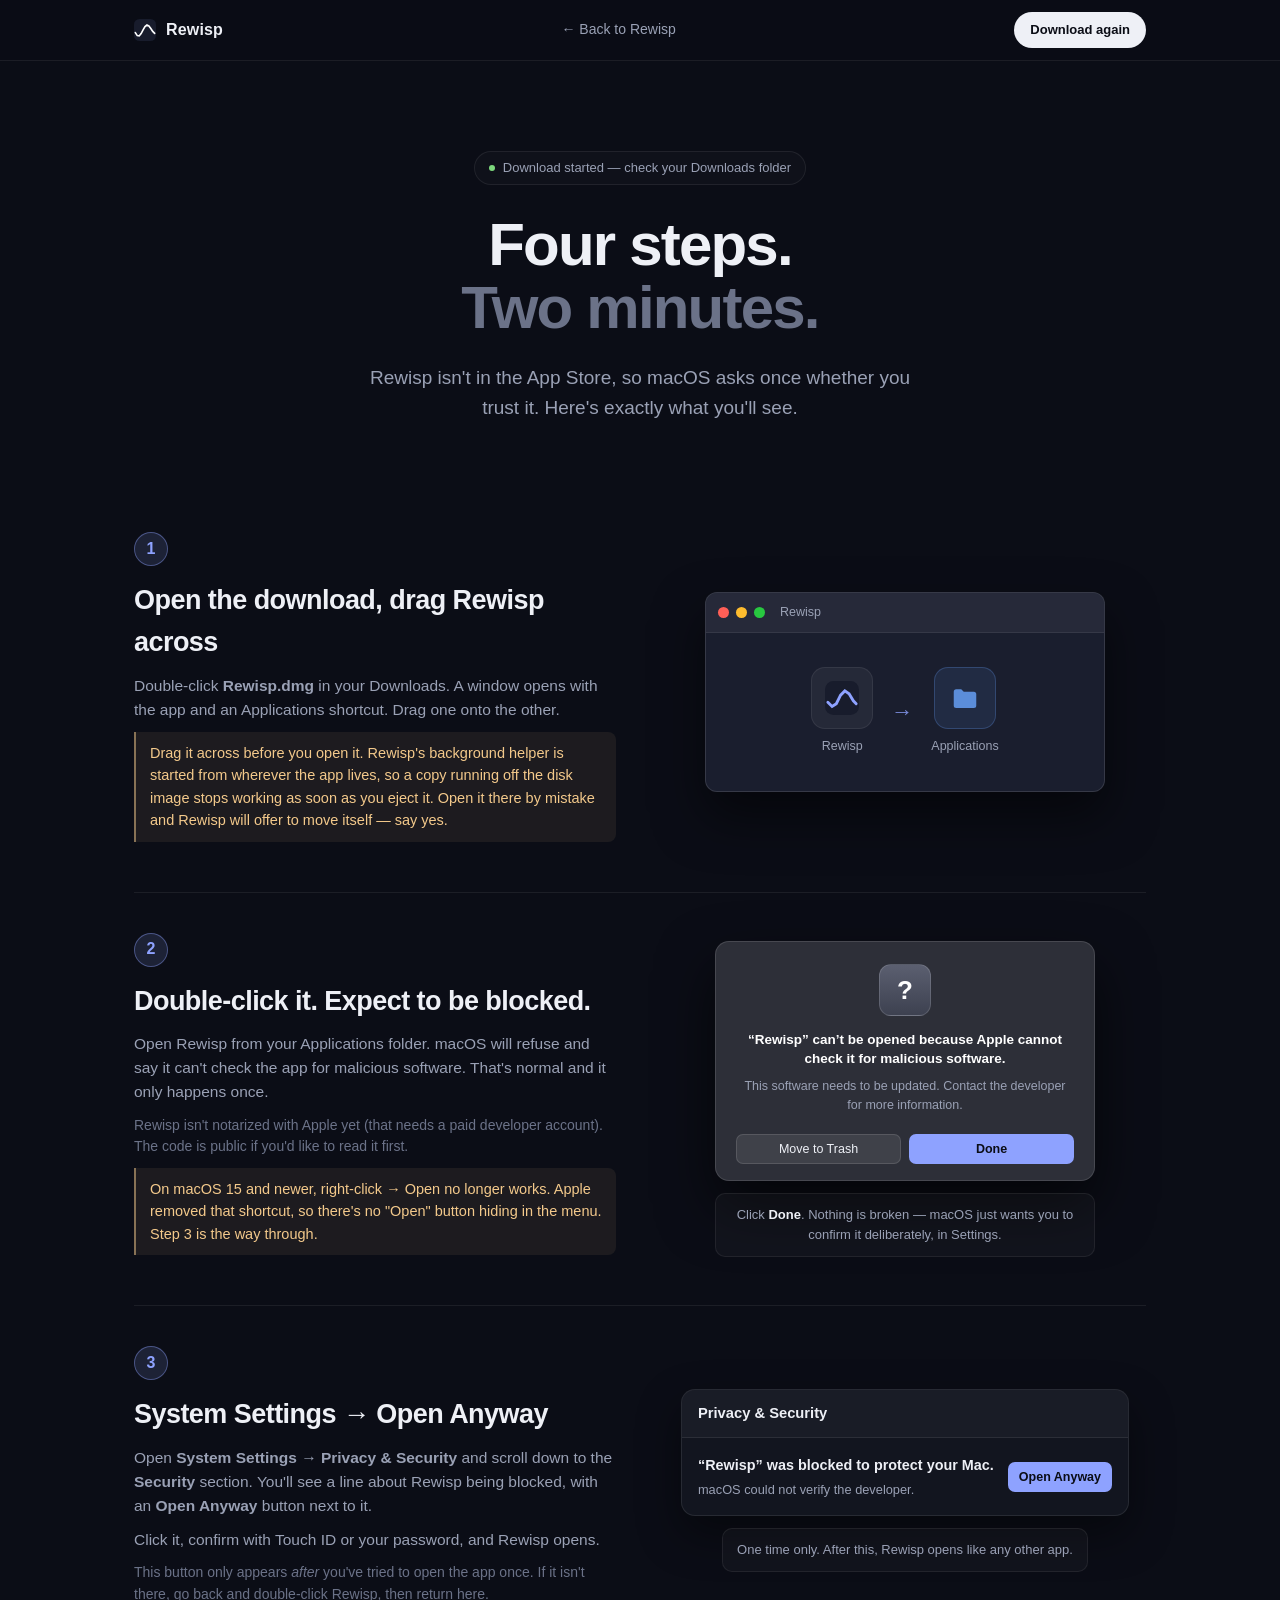
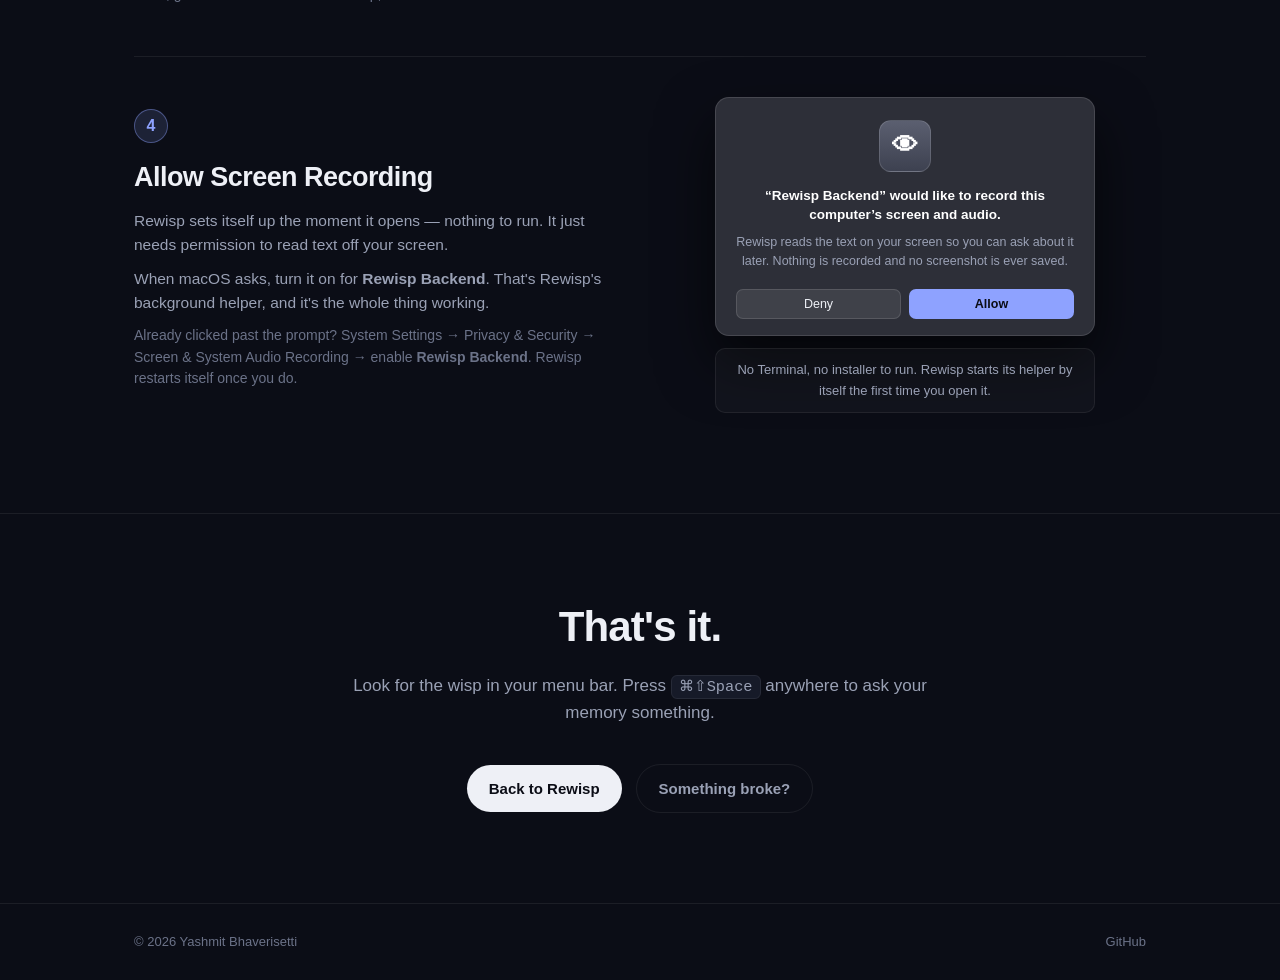
==== site/install.html @ af410f2a "site: privacy-respecting analytics, plus a stats script GoatCounter on both pages: no cookies, no pe" ====
<!DOCTYPE html>
<html lang="en">
<head>
<meta charset="utf-8">
<meta name="viewport" content="width=device-width, initial-scale=1">
<title>Installing Rewisp — 4 quick steps</title>
<meta name="description" content="How to install Rewisp on your Mac, including the one-time macOS security prompt.">
<link rel="icon" href="data:image/svg+xml,%3Csvg xmlns='http://www.w3.org/2000/svg' viewBox='0 0 24 24'%3E%3Crect width='24' height='24' rx='6' fill='%23181c2c'/%3E%3Cpath d='M 1.44 14.80 L 3.55 18.13 L 5.66 18.48 L 7.78 15.93 L 9.89 11.86 L 12.00 8.23 L 14.11 6.60 L 16.22 7.52 L 18.34 10.30 L 20.45 13.52 L 22.56 15.70' stroke='%23fff' stroke-width='1.8' stroke-linecap='round' fill='none'/%3E%3C/svg%3E">
<link rel="stylesheet" href="css/styles.css?v=20260719j">
<link rel="stylesheet" href="css/install.css?v=20260719j">
</head>
<body>

<nav>
  <div class="wrap nav-inner">
    <a class="brand" href="index.html">
      <svg width="22" height="22" viewBox="0 0 24 24" fill="none">
        <rect width="24" height="24" rx="6" fill="#181c2c"/>
        <path d="M 1.44 14.80 L 3.55 18.13 L 5.66 18.48 L 7.78 15.93 L 9.89 11.86 L 12.00 8.23 L 14.11 6.60 L 16.22 7.52 L 18.34 10.30 L 20.45 13.52 L 22.56 15.70" stroke="#fff" stroke-width="1.8" stroke-linecap="round" fill="none"/>
      </svg>
      Rewisp
    </a>
    <div class="nav-links"><a href="index.html">← Back to Rewisp</a></div>
    <a class="btn small" id="dl-again" href="https://github.com/yashmitb/Rewisp/releases/latest/download/Rewisp.dmg">Download again</a>
  </div>
</nav>

<header class="inst-head">
  <div class="wrap">
    <div class="pill"><span class="dot"></span> <span id="dl-status">Your download is starting…</span></div>
    <h1>Four steps.<br><span class="soft">Two minutes.</span></h1>
    <p class="sub">Rewisp isn't in the App Store, so macOS asks once whether you trust it. Here's exactly what you'll see.</p>
  </div>
</header>

<section class="steps-wrap">
  <div class="wrap">

    <!-- STEP 1 -->
    <div class="step-row reveal">
      <div class="step-text">
        <div class="step-n">1</div>
        <h2>Open the download, drag Rewisp across</h2>
        <p>Double-click <b>Rewisp.dmg</b> in your Downloads. A window opens with the app and an Applications shortcut. Drag one onto the other.</p>
        <p class="warn">Drag it across before you open it. Rewisp's background helper is started from wherever the app lives, so a copy running off the disk image stops working as soon as you eject it. Open it there by mistake and Rewisp will offer to move itself — say yes.</p>
      </div>
      <div class="step-vis">
        <div class="mac-win">
          <div class="mac-bar"><i class="r"></i><i class="y"></i><i class="g"></i><span>Rewisp</span></div>
          <div class="dmg-body">
            <div class="dmg-icon app" id="dragApp">
              <div class="app-tile">
                <svg width="34" height="34" viewBox="0 0 24 24" fill="none"><rect width="24" height="24" rx="6" fill="#181c2c"/><path d="M 2 15 L 5 18 L 8 16 L 11 10 L 14 7 L 17 9 L 20 14 L 22 16" stroke="#8ea2ff" stroke-width="2" stroke-linecap="round" fill="none"/></svg>
              </div>
              <span>Rewisp</span>
            </div>
            <div class="drag-arrow">→</div>
            <div class="dmg-icon">
              <div class="app-tile folder">
                <svg width="30" height="30" viewBox="0 0 24 24" fill="none"><path d="M3 7a2 2 0 0 1 2-2h4l2 2h8a2 2 0 0 1 2 2v9a2 2 0 0 1-2 2H5a2 2 0 0 1-2-2z" fill="#5b8dd9"/></svg>
              </div>
              <span>Applications</span>
            </div>
          </div>
        </div>
      </div>
    </div>

    <!-- STEP 2 -->
    <div class="step-row reveal">
      <div class="step-text">
        <div class="step-n">2</div>
        <h2>Double-click it. Expect to be blocked.</h2>
        <p>Open Rewisp from your Applications folder. macOS will refuse and say it can't check the app for malicious software. That's normal and it only happens once.</p>
        <p class="muted">Rewisp isn't notarized with Apple yet (that needs a paid developer account). The code is public if you'd like to read it first.</p>
        <p class="warn">On macOS 15 and newer, right-click → Open no longer works. Apple removed that shortcut, so there's no "Open" button hiding in the menu. Step 3 is the way through.</p>
      </div>
      <div class="step-vis">
        <div class="gk-dialog">
          <div class="gk-icon">?</div>
          <div class="gk-title">“Rewisp” can’t be opened because Apple cannot check it for malicious software.</div>
          <div class="gk-body">This software needs to be updated. Contact the developer for more information.</div>
          <div class="gk-btns">
            <button class="gk-btn">Move to Trash</button>
            <button class="gk-btn primary">Done</button>
          </div>
        </div>
        <div class="gk-note">Click <b>Done</b>. Nothing is broken — macOS just wants you to confirm it deliberately, in Settings.</div>
      </div>
    </div>

    <!-- STEP 3 -->
    <div class="step-row reveal">
      <div class="step-text">
        <div class="step-n">3</div>
        <h2>System Settings → Open Anyway</h2>
        <p>Open <b>System Settings → Privacy &amp; Security</b> and scroll down to the <b>Security</b> section. You'll see a line about Rewisp being blocked, with an <b>Open Anyway</b> button next to it.</p>
        <p>Click it, confirm with Touch ID or your password, and Rewisp opens.</p>
        <p class="muted">This button only appears <i>after</i> you've tried to open the app once. If it isn't there, go back and double-click Rewisp, then return here.</p>
      </div>
      <div class="step-vis">
        <div class="sec-pane">
          <div class="sec-head">Privacy &amp; Security</div>
          <div class="sec-row">
            <div class="sec-txt">
              <b>“Rewisp” was blocked to protect your Mac.</b>
              <span>macOS could not verify the developer.</span>
            </div>
            <button class="gk-btn primary sec-btn">Open Anyway</button>
          </div>
        </div>
        <div class="gk-note">One time only. After this, Rewisp opens like any other app.</div>
      </div>
    </div>

    <!-- STEP 4 -->
    <div class="step-row reveal">
      <div class="step-text">
        <div class="step-n">4</div>
        <h2>Allow Screen Recording</h2>
        <p>Rewisp sets itself up the moment it opens — nothing to run. It just needs permission to read text off your screen.</p>
        <p>When macOS asks, turn it on for <b>Rewisp Backend</b>. That's Rewisp's background helper, and it's the whole thing working.</p>
        <p class="muted">Already clicked past the prompt? System Settings → Privacy &amp; Security → Screen &amp; System Audio Recording → enable <b>Rewisp Backend</b>. Rewisp restarts itself once you do.</p>
      </div>
      <div class="step-vis">
        <div class="gk-dialog">
          <div class="gk-icon">👁</div>
          <div class="gk-title">“Rewisp Backend” would like to record this computer’s screen and audio.</div>
          <div class="gk-body">Rewisp reads the text on your screen so you can ask about it later. Nothing is recorded and no screenshot is ever saved.</div>
          <div class="gk-btns">
            <button class="gk-btn">Deny</button>
            <button class="gk-btn primary">Allow</button>
          </div>
        </div>
        <div class="gk-note">No Terminal, no installer to run. Rewisp starts its helper by itself the first time you open it.</div>
      </div>
    </div>

  </div>
</section>

<section class="done-cta">
  <div class="wrap">
    <h2>That's it.</h2>
    <p class="lead" style="margin-inline:auto">Look for the wisp in your menu bar. Press <kbd>⌘⇧Space</kbd> anywhere to ask your memory something.</p>
    <div class="cta-row">
      <a class="btn" href="index.html">Back to Rewisp</a>
      <a class="btn ghost" href="https://github.com/yashmitb/Rewisp/issues">Something broke?</a>
    </div>
  </div>
</section>

<footer>
  <div class="wrap foot-inner">
    <span>© 2026 Yashmit Bhaverisetti</span>
    <span><a href="https://github.com/yashmitb/Rewisp">GitHub</a></span>
  </div>
</footer>

<script>
  // Kick off the actual download, then confirm it in the pill.
  (function () {
    var url = document.getElementById("dl-again").href;
    var f = document.createElement("iframe");
    f.style.display = "none"; f.src = url;
    document.body.appendChild(f);
    setTimeout(function () {
      document.getElementById("dl-status").textContent = "Download started — check your Downloads folder";
    }, 1200);
  })();
  // reveal on scroll
  var obs = new IntersectionObserver(function (es) {
    es.forEach(function (e) { if (e.isIntersecting) { e.target.classList.add("in"); obs.unobserve(e.target); } });
  }, { threshold: 0.15 });
  document.querySelectorAll(".reveal").forEach(function (el) { obs.observe(el); });
</script>

<!-- Analytics: GoatCounter. No cookies, no personal data, no cross-site tracking,
     nothing that needs a consent banner — which matters here, because a page
     selling on-device privacy has no business loading a surveillance script.
     Counts a page view and download clicks, nothing else.
     Set up at https://www.goatcounter.com and put your code in data-goatcounter. -->
<script data-goatcounter="https://rewisp.goatcounter.com/count"
        async src="//gc.zgo.at/count.js"></script>
<script>
  // Count download clicks as events. The actual download is served by GitHub, so
  // GitHub's own release counters remain the source of truth (scripts/stats.sh);
  // this just shows how many people got as far as clicking.
  document.addEventListener("click", function (e) {
    var a = e.target.closest && e.target.closest('a[href*="releases"]');
    if (!a || !window.goatcounter || !window.goatcounter.count) return;
    window.goatcounter.count({
      path: "download-click",
      title: "Download clicked",
      event: true,
    });
  });
</script>
</body>
</html>
---- site/css/styles.css ----
/* Rewisp landing — design tokens + layout + demo animations.
   Dark, calm, one accent (wisp blue). No framework. */

:root {
  --bg: #0b0d16;
  --bg-2: #11141f;
  --card: #161a28;
  --card-2: #1a1e2e;
  --line: rgba(255, 255, 255, .07);
  --line-2: rgba(255, 255, 255, .12);
  --text: #eef0f6;
  --muted: #9aa1b5;
  --dim: #6b7288;
  --accent: #8ea2ff;
  --accent-2: #a6b4ff;
  --green: #7dd87d;
  --radius: 18px;
  --ease: cubic-bezier(.22, 1, .36, 1);
}

* { margin: 0; padding: 0; box-sizing: border-box; }
html { scroll-behavior: smooth; }
body {
  background: var(--bg);
  color: var(--text);
  font-family: -apple-system, BlinkMacSystemFont, "SF Pro Display", Inter, "Segoe UI", sans-serif;
  -webkit-font-smoothing: antialiased;
  line-height: 1.55;
  overflow-x: hidden;
}
a { color: inherit; text-decoration: none; }
.wrap { max-width: 1060px; margin: 0 auto; padding: 0 24px; }
.mono { font-family: ui-monospace, "SF Mono", SFMono-Regular, Menlo, monospace; }

/* scroll reveal — elements start dimmed/offset, .in when they enter view */
.reveal { opacity: 0; transform: translateY(22px); transition: opacity .7s var(--ease), transform .7s var(--ease); }
.reveal.in { opacity: 1; transform: none; }
.reveal.d1 { transition-delay: .08s; }
.reveal.d2 { transition-delay: .16s; }
.reveal.d3 { transition-delay: .24s; }
@media (prefers-reduced-motion: reduce) {
  .reveal { opacity: 1; transform: none; transition: none; }
  * { animation: none !important; }
  /* animation is off, so set the bar widths directly (else they'd stay empty) */
  .trow .fill { width: var(--w); }
  .dline { opacity: 1; transform: none; }
}

/* nav */
nav {
  position: sticky; top: 0; z-index: 50;
  backdrop-filter: blur(18px);
  background: rgba(11, 13, 22, .7);
  border-bottom: 1px solid var(--line);
}
.nav-inner { display: flex; align-items: center; justify-content: space-between; height: 60px; }
.brand { display: flex; align-items: center; gap: 10px; font-weight: 600; letter-spacing: .01em; }
.brand svg { display: block; }
.nav-links { display: flex; gap: 28px; font-size: 14px; color: var(--muted); }
.nav-links a:hover { color: var(--text); }
@media (max-width: 640px) { .nav-links { display: none; } }

.btn {
  display: inline-flex; align-items: center; gap: 8px;
  background: var(--text); color: #0b0d16;
  font-weight: 600; font-size: 15px;
  padding: 12px 22px; border-radius: 999px;
  transition: transform .15s ease, box-shadow .15s ease;
}
.btn:hover { transform: translateY(-1px); box-shadow: 0 8px 30px rgba(142, 162, 255, .25); }
.btn.small { padding: 8px 16px; font-size: 13px; }
.btn.ghost { background: transparent; color: var(--muted); border: 1px solid var(--line); }
.btn.ghost:hover { color: var(--text); box-shadow: none; }

/* hero */
header { position: relative; padding: 110px 0 70px; text-align: center; }
.glow {
  position: absolute; inset: -200px 0 auto 0; height: 600px; pointer-events: none;
  background: radial-gradient(600px 300px at 50% 10%, rgba(142, 162, 255, .16), transparent 70%);
}
.pill {
  display: inline-flex; align-items: center; gap: 8px;
  font-size: 13px; color: var(--muted);
  border: 1px solid var(--line); border-radius: 999px;
  padding: 6px 14px; margin-bottom: 28px;
  background: rgba(255, 255, 255, .02);
}
.pill .dot { width: 6px; height: 6px; border-radius: 50%; background: var(--green); box-shadow: 0 0 0 0 rgba(125, 216, 125, .5); animation: pulse 2.4s infinite; }
@keyframes pulse { 0% { box-shadow: 0 0 0 0 rgba(125, 216, 125, .45); } 70% { box-shadow: 0 0 0 7px rgba(125, 216, 125, 0); } 100% { box-shadow: 0 0 0 0 rgba(125, 216, 125, 0); } }
h1 { font-size: clamp(42px, 7vw, 76px); line-height: 1.05; font-weight: 700; letter-spacing: -.03em; }
h1 .soft { color: var(--dim); }
.sub { margin: 24px auto 0; max-width: 560px; font-size: 19px; color: var(--muted); }
.cta-row { margin-top: 38px; display: flex; gap: 14px; justify-content: center; align-items: center; flex-wrap: wrap; }
.hint { margin-top: 14px; font-size: 13px; color: var(--dim); }
.hint code, kbd { font-family: ui-monospace, "SF Mono", monospace; background: var(--card); padding: 2px 7px; border-radius: 6px; border: 1px solid var(--line); font-size: .9em; }

/* ── search demo (hero) ── */
.demo {
  margin: 70px auto 0; max-width: 640px; text-align: left;
  background: linear-gradient(180deg, var(--card-2), #141827);
  border: 1px solid var(--line); border-radius: var(--radius);
  box-shadow: 0 40px 80px rgba(0, 0, 0, .5), 0 0 0 1px rgba(255, 255, 255, .03) inset;
  overflow: hidden;
}
.demo .bar { display: flex; align-items: center; gap: 12px; padding: 18px 20px; font-size: 17px; }
.demo .bar .spark { color: var(--accent); animation: spin 6s linear infinite; }
@keyframes spin { to { transform: rotate(360deg); } }
.demo .q { border-right: 2px solid var(--accent); padding-right: 2px; white-space: nowrap; overflow: hidden; min-height: 1.2em; }
/* Answer area ALWAYS occupies its space (fixed min-height) and fades with
   opacity — toggling display:none/block resized the box and shoved the whole
   page down on every loop. */
.demo .answer { border-top: 1px solid var(--line); padding: 18px 20px 16px;
  height: 140px; overflow: hidden; opacity: 0; transition: opacity .3s ease; }
.demo .answer.show { opacity: 1; }
@keyframes rise { from { opacity: 0; transform: translateY(6px); } to { opacity: 1; } }
.demo .a-main { font-size: 16px; font-weight: 600; }
.demo .a-detail { margin-top: 6px; font-size: 14px; color: var(--muted); }
.demo .a-meta { margin-top: 12px; display: flex; gap: 10px; align-items: center; font-size: 12px; color: var(--dim); }
.badge { border: 1px solid var(--line); border-radius: 999px; padding: 2px 9px; background: rgba(255, 255, 255, .03); white-space: nowrap; }
.badge.accent { color: var(--accent); border-color: rgba(142, 162, 255, .3); background: rgba(142, 162, 255, .08); }

/* sections */
section { padding: 90px 0; }
.kicker { font-size: 13px; font-weight: 600; letter-spacing: .12em; text-transform: uppercase; color: var(--accent); }
h2 { font-size: clamp(28px, 4vw, 42px); font-weight: 700; letter-spacing: -.02em; margin-top: 10px; }
.lead { margin-top: 14px; color: var(--muted); max-width: 620px; font-size: 17px; }

/* ── interactive demos section ── */
.demos { margin-top: 52px; display: grid; grid-template-columns: 1fr 1fr; gap: 20px; }
@media (max-width: 860px) { .demos { grid-template-columns: 1fr; } }
.panel {
  background: linear-gradient(180deg, var(--card-2), #141827);
  border: 1px solid var(--line); border-radius: var(--radius);
  padding: 22px; position: relative; overflow: hidden; height: 340px;
  display: flex; flex-direction: column;
  transition: transform .2s var(--ease), border-color .2s var(--ease);
}
/* subtle interactivity — lift + accent border on hover */
.panel:hover { transform: translateY(-3px); border-color: rgba(142,162,255,.3); }
@media (max-width: 860px) { .panel { height: auto; min-height: 300px; } }
.panel .ph { display: flex; align-items: center; gap: 10px; margin-bottom: 18px; }
.panel .ph .tag { font-size: 12px; font-weight: 600; letter-spacing: .06em; text-transform: uppercase; color: var(--accent); }
.panel .ph .dots { margin-left: auto; display: flex; gap: 6px; }
.panel .ph .dots i { width: 9px; height: 9px; border-radius: 50%; background: var(--line-2); display: block; }
.panel h3 { font-size: 16px; font-weight: 600; margin-top: auto; }
.panel .cap { margin-top: 6px; font-size: 13.5px; color: var(--muted); }

/* form-autofill demo */
.form-demo { display: flex; flex-direction: column; gap: 10px; margin-bottom: 20px; }
.field { position: relative; border: 1px solid var(--line); border-radius: 10px; padding: 10px 12px; background: rgba(255, 255, 255, .02); transition: border-color .3s, background .3s; }
.field .lab { font-size: 10.5px; letter-spacing: .05em; text-transform: uppercase; color: var(--dim); }
.field .val { font-size: 14px; margin-top: 2px; min-height: 1.2em; color: var(--text); }
.field.filling { border-color: rgba(142, 162, 255, .55); background: rgba(142, 162, 255, .07); }
.field.done { border-color: rgba(125, 216, 125, .35); }
.field .src { position: absolute; right: 10px; top: 50%; transform: translateY(-50%); font-size: 10.5px; color: var(--green); opacity: 0; transition: opacity .3s; }
.field.done .src { opacity: 1; }
.field.skip { border-style: dashed; }
.field.skip .val { color: var(--dim); }
.field.skip .src { color: var(--dim); }

/* engine-chain demo */
.chain { display: flex; flex-direction: column; gap: 12px; margin-bottom: 20px; }
.chain .node {
  display: flex; align-items: center; gap: 12px;
  border: 1px solid var(--line); border-radius: 12px; padding: 12px 14px;
  background: rgba(255, 255, 255, .02); transition: all .35s var(--ease); opacity: .5;
}
.chain .node .ico { width: 26px; height: 26px; border-radius: 7px; display: grid; place-items: center; background: rgba(255, 255, 255, .05); font-size: 14px; }
.chain .node .nm { font-size: 14px; font-weight: 600; }
.chain .node .st { margin-left: auto; font-size: 12px; color: var(--dim); }
.chain .node.active { opacity: 1; border-color: rgba(142, 162, 255, .5); background: rgba(142, 162, 255, .06); }
.chain .node.whiff { opacity: 1; border-color: rgba(255, 170, 120, .35); }
.chain .node.whiff .st { color: #f0b070; }
.chain .node.win { opacity: 1; border-color: rgba(125, 216, 125, .45); background: rgba(125, 216, 125, .05); }
.chain .node.win .st { color: var(--green); }
.chain .node .spinner { width: 13px; height: 13px; border: 2px solid rgba(142, 162, 255, .3); border-top-color: var(--accent); border-radius: 50%; animation: spin .7s linear infinite; }

/* digest demo */
.digest { display: flex; flex-direction: column; gap: 10px; margin-bottom: 18px; }
/* Assemble on page load via animation — same JS-free approach as the bars.
   'both' holds the start/end states so lines never sit invisible at rest. */
.dline { display: flex; gap: 10px; align-items: flex-start; border: 1px solid var(--line); border-radius: 10px; padding: 10px 12px; background: rgba(255, 255, 255, .02); opacity: 0; animation: dline-in .5s var(--ease) both; }
.digest .dline:nth-child(1) { animation-delay: .3s; }
.digest .dline:nth-child(2) { animation-delay: .8s; }
.digest .dline:nth-child(3) { animation-delay: 1.3s; }
@keyframes dline-in { from { opacity: 0; transform: translateY(8px); } to { opacity: 1; transform: none; } }
.dline .dt { font-size: 11px; letter-spacing: .05em; text-transform: uppercase; color: var(--accent); min-width: 74px; padding-top: 2px; }
.dline .dtxt { font-size: 13.5px; color: var(--muted); }
.dline .dtxt b { color: var(--text); font-weight: 600; }

/* time-tracking demo */
.time-demo { display: flex; flex-direction: column; gap: 12px; margin-bottom: 20px; }
.trow { display: flex; align-items: center; gap: 12px; font-size: 13px; }
.trow .tn { width: 92px; color: var(--muted); flex-shrink: 0; }
.trow .track { flex: 1; height: 10px; border-radius: 999px; background: rgba(255, 255, 255, .05); overflow: hidden; }
/* Fill purely via a CSS animation that runs on page load — no JS, no reveal
   class, no scroll observer. --w is set per-bar inline in the HTML. 'both'
   holds width:0 before start and the target after, so the bar is never empty
   at rest. This is deliberately independent of everything else. */
.trow .fill { height: 100%; width: 0; border-radius: 999px; background: linear-gradient(90deg, var(--accent), var(--accent-2)); animation: fillbar 1.1s var(--ease) .35s both; }
.time-demo .trow:nth-child(2) .fill { animation-delay: .46s; }
.time-demo .trow:nth-child(3) .fill { animation-delay: .57s; }
.time-demo .trow:nth-child(4) .fill { animation-delay: .68s; }
@keyframes fillbar { from { width: 0; } to { width: var(--w); } }
.trow .tm { width: 58px; text-align: right; color: var(--dim); font-variant-numeric: tabular-nums; white-space: nowrap; }

/* delta demo — lines diff in on reveal (CSS-driven, no JS) */
.delta-view { display: flex; flex-direction: column; gap: 8px; margin-bottom: 20px; }
.dl { font-size: 13.5px; padding: 8px 12px; border-radius: 8px; background: rgba(255,255,255,.03); border: 1px solid var(--line); color: var(--muted); }
.dl.rm { color: #f0a0a0; border-color: rgba(240,120,120,.3); text-decoration: line-through; opacity: .5; }
.dl.ad { color: var(--green); border-color: rgba(125,216,125,.35); background: rgba(125,216,125,.06); opacity: 0; transform: translateX(-10px); }
.dl.ch b { color: var(--accent-2); }
.dl.ch s { color: var(--dim); }
#delta-demo.in .dl.ad { animation: slidein .5s var(--ease) .5s both; }
#delta-demo.in .dl.rm { animation: strike .5s var(--ease) .3s both; }
#delta-demo.in .dl.ch { animation: flash 1s var(--ease) .7s both; }
@keyframes slidein { to { opacity: 1; transform: none; } }
@keyframes strike { from { opacity: 1; } to { opacity: .5; } }
@keyframes flash { 0% { background: rgba(142,162,255,.18); } 100% { background: rgba(255,255,255,.03); } }

/* connect demo — agent asks, rewisp answers (staggered reveal) */
.conv { display: flex; flex-direction: column; gap: 12px; margin-bottom: 20px; min-height: 150px; }
.c-q { align-self: flex-end; max-width: 80%; background: var(--accent); color: #0b0d16; font-size: 13.5px; font-weight: 500; padding: 9px 14px; border-radius: 14px; opacity: 0; transform: translateY(6px); }
.c-tool { display: flex; align-items: center; gap: 7px; font-size: 12.5px; font-weight: 600; color: var(--text); opacity: 0; }
.c-tool .cmono { font-family: ui-monospace, "SF Mono", monospace; color: var(--muted); font-weight: 400; }
.c-tool .cdot { width: 8px; height: 8px; border-radius: 50%; background: var(--accent-2); box-shadow: 0 0 8px var(--accent-2); }
.c-a { align-self: flex-start; max-width: 85%; background: rgba(255,255,255,.04); border: 1px solid var(--line); font-size: 13.5px; padding: 9px 14px; border-radius: 14px; opacity: 0; transform: translateY(6px); }
#connect-demo.in .c-q { animation: cbubble .45s var(--ease) .2s both; }
#connect-demo.in .c-tool { animation: cbubble .45s var(--ease) .9s both; }
#connect-demo.in .c-a { animation: cbubble .5s var(--ease) 1.5s both; }
@keyframes cbubble { to { opacity: 1; transform: none; } }

/* ── screenshot carousel ── */
.carousel { margin-top: 52px; }
.car-stage { position: relative; max-width: 860px; margin: 0 auto; }
.car-glow {
  position: absolute; inset: -10% 4% auto 4%; height: 75%;
  background: radial-gradient(60% 100% at 50% 0%, rgba(142,162,255,.28), transparent 70%);
  filter: blur(38px); z-index: 0; pointer-events: none;
}
.car-frame {
  position: relative; z-index: 1; aspect-ratio: 1760 / 1200;
  border-radius: 16px; overflow: hidden;
  border: 1px solid rgba(255,255,255,.1);
  box-shadow: 0 40px 90px rgba(0,0,0,.6), 0 2px 0 rgba(255,255,255,.05) inset;
  background: var(--card-2);
}
.car-frame img {
  position: absolute; inset: 0; width: 100%; height: 100%; object-fit: cover; object-position: top center;
  opacity: 0; transform: scale(1.02); transition: opacity .6s var(--ease), transform .6s var(--ease);
}
.car-frame img.on { opacity: 1; transform: none; }
/* arrows */
.car-nav {
  position: absolute; top: 50%; transform: translateY(-50%); z-index: 3;
  width: 44px; height: 44px; border-radius: 999px; border: 1px solid var(--line-2);
  background: rgba(11,13,22,.6); backdrop-filter: blur(10px);
  color: var(--text); font-size: 24px; line-height: 1; cursor: pointer;
  display: flex; align-items: center; justify-content: center;
  opacity: 0; transition: opacity .25s ease, background .2s ease, transform .15s ease;
}
.car-stage:hover .car-nav { opacity: 1; }
.car-nav:hover { background: rgba(142,162,255,.35); }
.car-nav:active { transform: translateY(-50%) scale(.92); }
.car-nav.prev { left: 14px; }
.car-nav.next { right: 14px; }
.car-cap { text-align: center; margin-top: 22px; font-size: 16px; color: var(--text); font-weight: 500; min-height: 1.4em; transition: opacity .3s ease; }
/* dots + progress */
.car-dots { display: flex; justify-content: center; gap: 9px; margin-top: 16px; }
.car-dots button {
  width: 9px; height: 9px; border-radius: 999px; border: 0; padding: 0; cursor: pointer;
  background: var(--line-2); transition: background .25s ease, width .3s var(--ease);
}
.car-dots button.on { background: var(--accent); width: 26px; }
@media (max-width: 820px) { .car-nav { opacity: 1; width: 38px; height: 38px; font-size: 20px; } }

/* privacy strip */
.strip { background: var(--bg-2); border-top: 1px solid var(--line); border-bottom: 1px solid var(--line); }
.checks { margin-top: 36px; display: grid; grid-template-columns: repeat(2, 1fr); gap: 14px 40px; max-width: 760px; }
@media (max-width: 700px) { .checks { grid-template-columns: 1fr; } }
.checks li { list-style: none; display: flex; gap: 12px; font-size: 15.5px; color: var(--muted); }
.checks li b { color: var(--text); font-weight: 600; }
.checks .tick { color: var(--green); flex-shrink: 0; }

/* how — capture animation */
.steps { margin-top: 44px; display: grid; grid-template-columns: repeat(3, 1fr); gap: 16px; counter-reset: step; }
@media (max-width: 800px) { .steps { grid-template-columns: 1fr; } }
.step { position: relative; background: var(--card); border: 1px solid var(--line); border-radius: var(--radius); padding: 26px; }
.step::before { counter-increment: step; content: "0" counter(step); font-family: ui-monospace, "SF Mono", monospace; font-size: 13px; color: var(--dim); }
.step h3 { margin-top: 10px; font-size: 17px; }
.step p { margin-top: 8px; font-size: 14.5px; color: var(--muted); }

.capture-viz { margin-top: 44px; position: relative; height: 150px; border: 1px solid var(--line); border-radius: var(--radius); background: linear-gradient(180deg, var(--card-2), #121524); overflow: hidden; display: flex; align-items: center; justify-content: space-between; padding: 0 34px; }
.capture-viz .app-src { font-size: 13px; color: var(--muted); display: flex; align-items: center; gap: 8px; z-index: 2; }
.capture-viz .app-src .aname { padding: 6px 12px; border: 1px solid var(--line); border-radius: 8px; background: rgba(255, 255, 255, .03); transition: all .3s; }
.capture-viz .app-src .aname.hot { border-color: rgba(142, 162, 255, .5); color: var(--text); }
.capture-viz .store { display: flex; flex-direction: column; align-items: center; gap: 6px; z-index: 2; }
.capture-viz .store .stack { width: 46px; height: 46px; border-radius: 10px; border: 1px solid rgba(142, 162, 255, .35); background: rgba(142, 162, 255, .08); display: grid; place-items: center; color: var(--accent); }
.capture-viz .store .cnt { font-size: 12px; color: var(--dim); font-variant-numeric: tabular-nums; }
.wisp-dot { position: absolute; width: 10px; height: 10px; border-radius: 50%; background: var(--accent); box-shadow: 0 0 12px 2px rgba(142, 162, 255, .7); left: 130px; top: 50%; opacity: 0; z-index: 1; }
.wisp-dot.fly { animation: fly 1.15s var(--ease) forwards; }
@keyframes fly { 0% { opacity: 0; transform: translate(0, -50%) scale(.6); } 15% { opacity: 1; } 80% { opacity: 1; } 100% { opacity: 0; transform: translate(var(--fx, 620px), -50%) scale(.4); } }

/* features grid */
.grid { display: grid; grid-template-columns: repeat(3, 1fr); gap: 16px; margin-top: 44px; }
@media (max-width: 800px) { .grid { grid-template-columns: 1fr; } }
.card { background: var(--card); border: 1px solid var(--line); border-radius: var(--radius); padding: 26px; transition: border-color .2s ease, transform .2s ease; }
.card:hover { border-color: rgba(142, 162, 255, .3); transform: translateY(-2px); }
.card .ic { width: 38px; height: 38px; display: flex; align-items: center; justify-content: center; border-radius: 10px; background: rgba(142, 162, 255, .09); border: 1px solid rgba(142, 162, 255, .18); }
.card .ic svg { width: 19px; height: 19px; stroke: var(--accent); fill: none; stroke-width: 1.7; stroke-linecap: round; stroke-linejoin: round; }
.card h3 { margin-top: 14px; font-size: 17px; font-weight: 600; }
.card p { margin-top: 8px; font-size: 14.5px; color: var(--muted); }

/* footer cta */
.final { text-align: center; padding: 110px 0 90px; }
footer { border-top: 1px solid var(--line); padding: 28px 0; font-size: 13px; color: var(--dim); }
.foot-inner { display: flex; justify-content: space-between; align-items: center; flex-wrap: wrap; gap: 12px; }
footer a:hover { color: var(--text); }

/* ── Product Hunt badge (fixed, bottom-right) ── */
.ph-badge {
  position: fixed; right: 20px; bottom: 20px; z-index: 60;
  display: block; line-height: 0;
  border-radius: 12px; overflow: hidden;
  box-shadow: 0 10px 30px rgba(0,0,0,.5);
  opacity: 0; transform: translateY(12px);
  animation: phIn .6s var(--ease) 1.1s forwards;
  transition: transform .18s var(--ease), box-shadow .18s var(--ease);
}
.ph-badge:hover { transform: translateY(-2px); box-shadow: 0 14px 36px rgba(142,162,255,.35); }
.ph-badge img { display: block; width: 180px; height: auto; }
@keyframes phIn { to { opacity: 1; transform: none; } }
@media (max-width: 560px) { .ph-badge { right: 12px; bottom: 12px; } .ph-badge img { width: 150px; } }
@media (prefers-reduced-motion: reduce) { .ph-badge { opacity: 1; transform: none; animation: none; } }

/* ── Why I built this ─────────────────────────────────────────────── */
.why-wrap{
  display:grid;
  grid-template-columns:1.15fr .85fr;
  gap:56px;
  align-items:center;
}
.why-text p{color:var(--dim);line-height:1.65;margin:0 0 14px;max-width:56ch}
.why-text .sig{color:var(--muted);font-style:italic;margin-top:22px}
.why-vis{display:flex;justify-content:center}
.why-card{
  width:100%;
  max-width:360px;
  background:var(--panel);
  border:1px solid rgba(255,255,255,.08);
  border-radius:18px;
  padding:22px;
  box-shadow:0 22px 60px rgba(0,0,0,.4);
}
.why-q{
  font-size:1.02rem;font-weight:600;margin-bottom:16px;
  padding-bottom:14px;border-bottom:1px solid rgba(255,255,255,.07);
}
.why-a{display:flex;flex-direction:column;gap:9px}
.why-line{
  height:9px;border-radius:5px;
  background:linear-gradient(90deg,rgba(142,162,255,.45),rgba(142,162,255,.12));
  animation:whyPulse 2.6s ease-in-out infinite;
}
.why-line:nth-child(2){animation-delay:.25s}
.why-line.short{width:58%;animation-delay:.5s}
@keyframes whyPulse{0%,100%{opacity:.45}50%{opacity:.95}}
.why-foot{margin-top:18px;font-size:.78rem;color:var(--muted)}

/* ── Grants / contact ─────────────────────────────────────────────── */
.contact-grid{
  display:grid;
  grid-template-columns:repeat(auto-fit,minmax(280px,1fr));
  gap:18px;
  margin-top:30px;
}
.contact-card{
  background:var(--panel);
  border:1px solid rgba(255,255,255,.08);
  border-radius:16px;
  padding:22px;
}
.contact-label{
  font-size:.72rem;text-transform:uppercase;letter-spacing:.09em;
  color:var(--muted);margin-bottom:8px;
}
/* Selectable on purpose: mailto: silently fails for plenty of people, so the
   address itself has to be readable and copyable, not just a link target. */
.contact-value{
  display:block;font-size:1.06rem;font-weight:600;
  color:var(--fg,#eef1f8);text-decoration:none;
  user-select:all;word-break:break-all;
}
.contact-value:hover{color:#8ea2ff}
.contact-note{font-size:.82rem;color:var(--muted);margin:10px 0 16px;line-height:1.5}
.contact-actions{display:flex;flex-wrap:wrap;gap:9px}
.contact-actions .btn{cursor:pointer;font:inherit}

@media (max-width:860px){
  .why-wrap{grid-template-columns:1fr;gap:32px}
  .why-vis{order:-1}
}
---- site/css/install.css ----
/* Install walkthrough — macOS UI drawn in CSS (no screenshots to go stale). */

.inst-head { padding: 90px 0 40px; text-align: center; position: relative; }
.inst-head h1 { font-size: clamp(36px, 6vw, 60px); }
.steps-wrap { padding: 30px 0 60px; }

.step-row {
  display: grid; grid-template-columns: 1fr 1fr; gap: 48px; align-items: center;
  padding: 40px 0; border-top: 1px solid var(--line);
}
.step-row:first-child { border-top: 0; }
@media (max-width: 860px) { .step-row { grid-template-columns: 1fr; gap: 26px; } }

.step-n {
  width: 34px; height: 34px; border-radius: 999px; display: grid; place-items: center;
  background: rgba(142,162,255,.14); border: 1px solid rgba(142,162,255,.4);
  color: var(--accent); font-weight: 700; margin-bottom: 14px;
}
.step-text h2 { font-size: clamp(21px, 2.6vw, 27px); margin: 0 0 10px; }
.step-text p { color: var(--muted); font-size: 15.5px; margin-bottom: 10px; }
.step-text p.warn {
  color: #f3c98b; background: rgba(243,201,139,.08);
  border-left: 2px solid rgba(243,201,139,.5); padding: 10px 14px; border-radius: 0 8px 8px 0;
  font-size: 14.5px;
}
.step-text p.muted { color: var(--dim); font-size: 14px; }
.step-vis { display: flex; flex-direction: column; align-items: center; gap: 12px; }

/* generic mac window chrome */
.mac-win, .term {
  width: 100%; max-width: 400px; border-radius: 12px; overflow: hidden;
  border: 1px solid var(--line-2); background: var(--card-2);
  box-shadow: 0 24px 50px rgba(0,0,0,.5);
}
.mac-bar {
  display: flex; align-items: center; gap: 7px; padding: 10px 12px;
  background: rgba(255,255,255,.05); border-bottom: 1px solid var(--line);
}
.mac-bar i { width: 11px; height: 11px; border-radius: 50%; display: block; }
.mac-bar .r { background: #ff5f57; } .mac-bar .y { background: #febc2e; } .mac-bar .g { background: #28c840; }
.mac-bar span { margin-left: 8px; font-size: 12.5px; color: var(--muted); }

/* step 1 — drag to Applications */
.dmg-body { display: flex; align-items: center; justify-content: center; gap: 18px; padding: 34px 20px; }
.dmg-icon { display: flex; flex-direction: column; align-items: center; gap: 8px; font-size: 12.5px; color: var(--muted); }
.app-tile {
  width: 62px; height: 62px; border-radius: 14px; display: grid; place-items: center;
  background: rgba(255,255,255,.05); border: 1px solid var(--line);
}
.app-tile.folder { background: rgba(91,141,217,.12); border-color: rgba(91,141,217,.3); }
.dmg-icon.app { animation: nudgeRight 2.4s var(--ease) infinite; }
@keyframes nudgeRight { 0%,70%,100% { transform: none; } 35% { transform: translateX(14px); } }
.drag-arrow { color: var(--accent); font-size: 22px; opacity: .8; }

/* step 2 — right-click context menu */
.ctx-scene { position: relative; width: 100%; max-width: 400px; min-height: 210px; padding: 18px; }
.ctx-app { display: flex; align-items: center; gap: 10px; font-size: 13.5px; color: var(--text); }
.ctx-menu {
  margin: 12px 0 0 26px; width: 232px; border-radius: 9px; overflow: hidden;
  background: rgba(38,40,52,.97); border: 1px solid var(--line-2);
  box-shadow: 0 20px 44px rgba(0,0,0,.55); padding: 5px;
  animation: menuPop .5s var(--ease) .3s both;
}
@keyframes menuPop { from { opacity: 0; transform: scale(.94) translateY(-6px); } to { opacity: 1; transform: none; } }
.ctx-item { padding: 6px 10px; font-size: 13px; color: var(--muted); border-radius: 5px; }
.ctx-item.hot { background: var(--accent); color: #0b0d16; font-weight: 600; }
.ctx-sep { height: 1px; background: var(--line); margin: 5px 8px; }
.cursor-dot {
  position: absolute; left: 46px; top: 74px; width: 12px; height: 12px;
  border-radius: 50%; background: #fff; box-shadow: 0 0 0 4px rgba(255,255,255,.18);
  animation: clickPulse 2.4s ease-in-out infinite;
}
@keyframes clickPulse { 0%,100% { transform: scale(1); opacity: .9; } 20% { transform: scale(.7); opacity: 1; } }

/* step 3 — Gatekeeper dialog */
.gk-dialog {
  width: 100%; max-width: 380px; border-radius: 14px; padding: 22px 20px 16px;
  background: rgba(46,48,58,.98); border: 1px solid var(--line-2); text-align: center;
  box-shadow: 0 26px 56px rgba(0,0,0,.6);
}
.gk-icon {
  width: 52px; height: 52px; border-radius: 12px; margin: 0 auto 14px; display: grid; place-items: center;
  background: linear-gradient(180deg,#5b5f70,#3d4150); color: #fff; font-size: 26px; font-weight: 700;
  border: 1px solid rgba(255,255,255,.14);
}
.gk-title { font-size: 13.5px; font-weight: 600; line-height: 1.45; color: #fff; margin-bottom: 8px; }
.gk-body { font-size: 12.5px; color: var(--muted); margin-bottom: 18px; }
.gk-btns { display: flex; gap: 8px; justify-content: center; }
.gk-btn {
  flex: 1; padding: 7px 10px; font-size: 12.5px; border-radius: 7px; cursor: default;
  background: rgba(255,255,255,.09); color: var(--text); border: 1px solid var(--line-2);
}
.gk-btn.primary {
  background: var(--accent); color: #0b0d16; font-weight: 700; border-color: transparent;
  animation: gkGlow 2s ease-in-out infinite;
}
@keyframes gkGlow {
  0%,100% { box-shadow: 0 0 0 0 rgba(142,162,255,.6); }
  50% { box-shadow: 0 0 0 8px rgba(142,162,255,0); }
}
.gk-note {
  max-width: 380px; font-size: 13px; color: var(--muted); text-align: center;
  background: rgba(255,255,255,.03); border: 1px solid var(--line); border-radius: 10px; padding: 11px 14px;
}
.gk-note b { color: var(--text); }

/* step 4 — installer terminal */
.term-body { padding: 16px 18px; font-family: ui-monospace, "SF Mono", monospace; font-size: 12.5px; color: var(--muted); line-height: 1.85; }
.term-body .ok { color: var(--green); }
.term-body .blink { color: var(--text); margin-top: 6px; }
.term-body .blink::after { content: "▋"; color: var(--accent); animation: cur 1s steps(2) infinite; }
@keyframes cur { 50% { opacity: 0; } }

.done-cta { text-align: center; padding: 70px 0 90px; border-top: 1px solid var(--line); }

/* Step 3: the System Settings "Open Anyway" row. macOS 15+ removed the
   right-click -> Open bypass, so this pane is the only way through for an
   app that isn't notarized, and people need to recognise it on sight. */
.sec-pane{
  background:var(--panel,#12151f);
  border:1px solid rgba(255,255,255,.09);
  border-radius:14px;
  overflow:hidden;
  box-shadow:0 18px 44px rgba(0,0,0,.42);
}
.sec-head{
  padding:12px 16px;
  font-weight:640;
  font-size:.92rem;
  border-bottom:1px solid rgba(255,255,255,.08);
  background:rgba(255,255,255,.03);
}
.sec-row{
  display:flex;
  align-items:center;
  gap:14px;
  padding:16px;
}
.sec-txt{display:flex;flex-direction:column;gap:3px;min-width:0}
.sec-txt b{font-size:.9rem;font-weight:600}
.sec-txt span{font-size:.8rem;color:var(--muted,#98a0b3)}
.sec-btn{white-space:nowrap;flex-shrink:0}
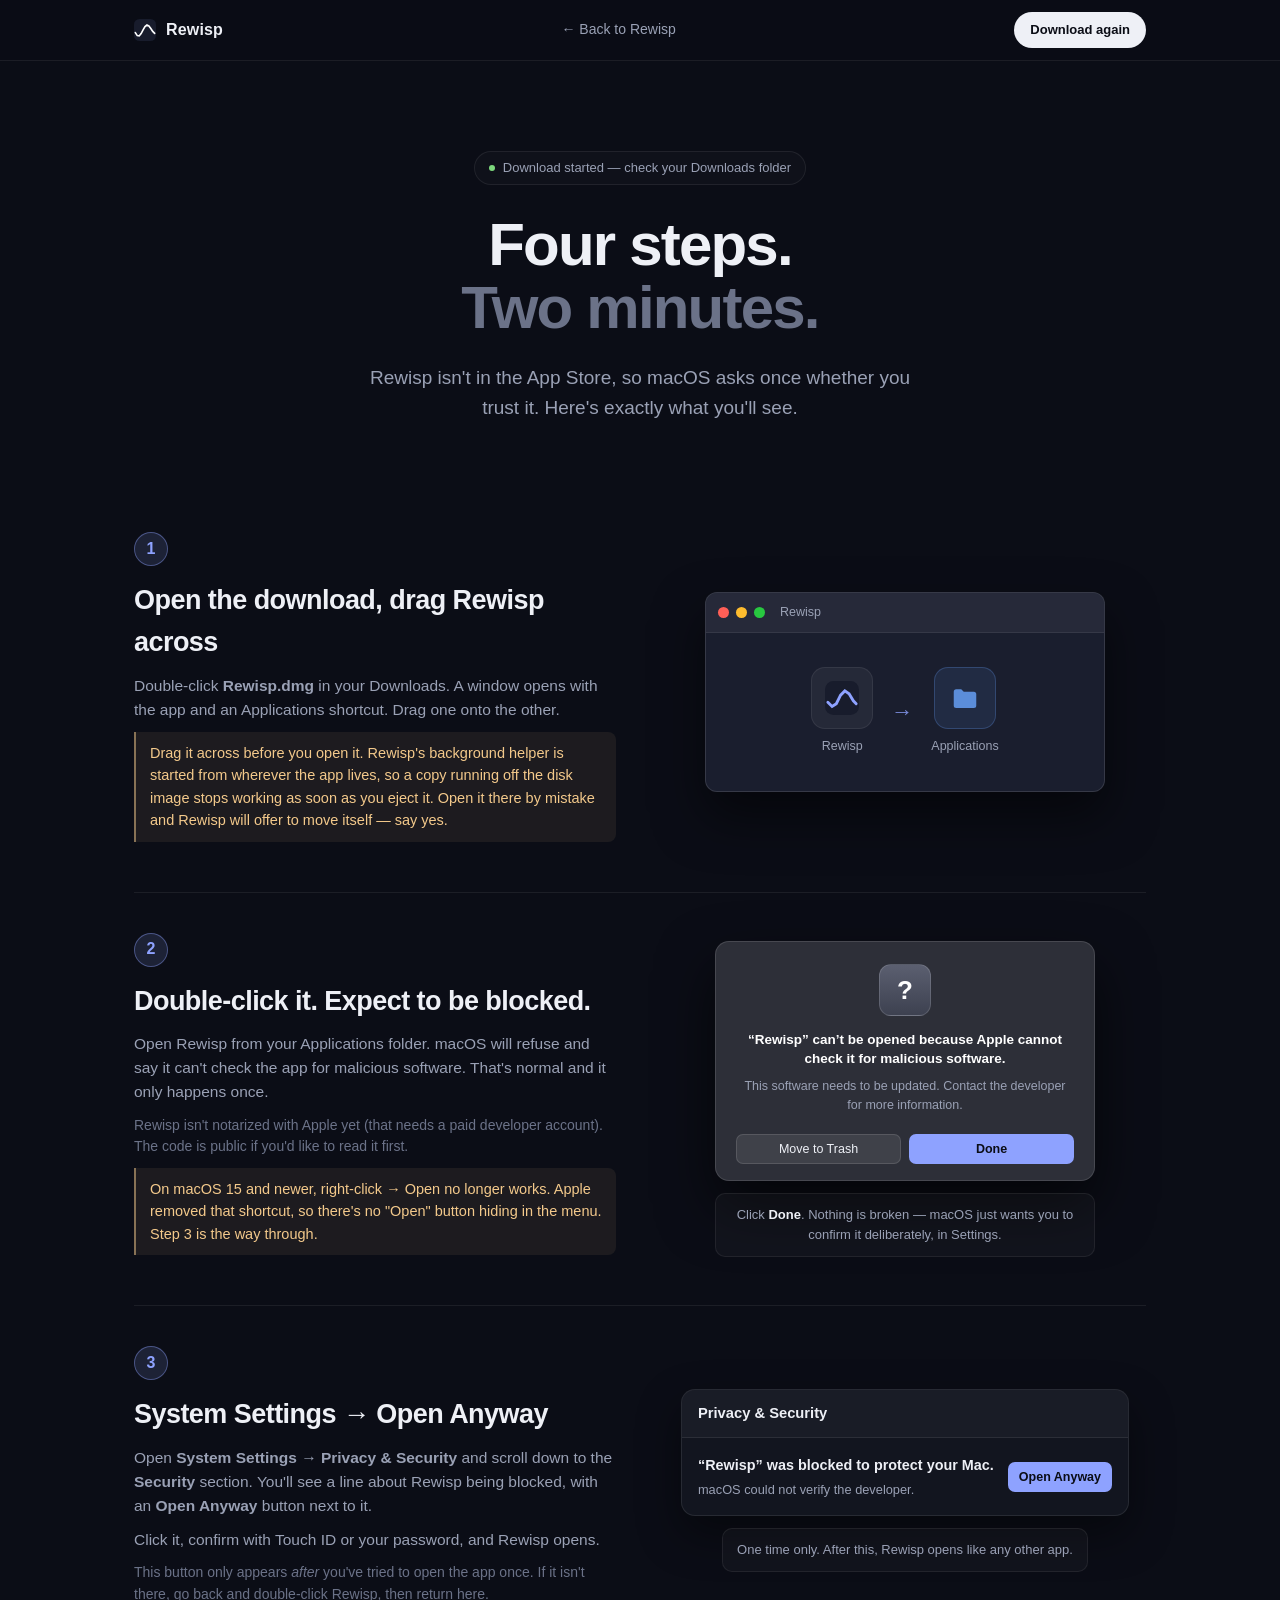
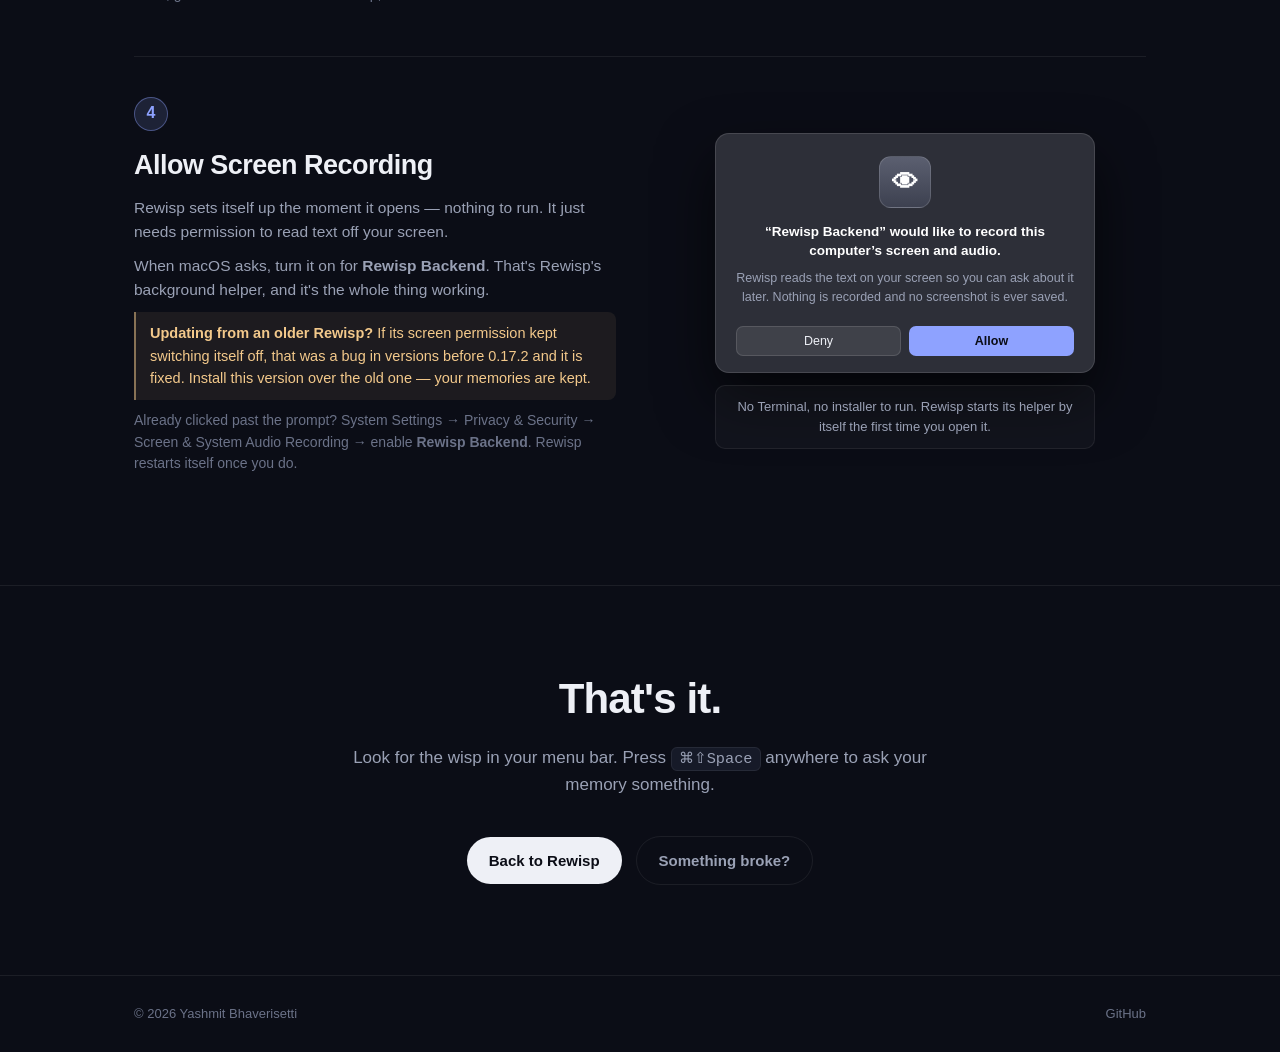
==== commit a63b2f85: "site: standing notice for the pre-0.17.2 permission bug Anyone still on an older build hits a failur" ====
--- a/site/install.html
+++ b/site/install.html
@@ -6,8 +6,8 @@
 <title>Installing Rewisp — 4 quick steps</title>
 <meta name="description" content="How to install Rewisp on your Mac, including the one-time macOS security prompt.">
 <link rel="icon" href="data:image/svg+xml,%3Csvg xmlns='http://www.w3.org/2000/svg' viewBox='0 0 24 24'%3E%3Crect width='24' height='24' rx='6' fill='%23181c2c'/%3E%3Cpath d='M 1.44 14.80 L 3.55 18.13 L 5.66 18.48 L 7.78 15.93 L 9.89 11.86 L 12.00 8.23 L 14.11 6.60 L 16.22 7.52 L 18.34 10.30 L 20.45 13.52 L 22.56 15.70' stroke='%23fff' stroke-width='1.8' stroke-linecap='round' fill='none'/%3E%3C/svg%3E">
-<link rel="stylesheet" href="css/styles.css?v=20260719j">
-<link rel="stylesheet" href="css/install.css?v=20260719j">
+<link rel="stylesheet" href="css/styles.css?v=20260720d">
+<link rel="stylesheet" href="css/install.css?v=20260720d">
 </head>
 <body>
 
@@ -120,6 +120,7 @@
         <h2>Allow Screen Recording</h2>
         <p>Rewisp sets itself up the moment it opens — nothing to run. It just needs permission to read text off your screen.</p>
         <p>When macOS asks, turn it on for <b>Rewisp Backend</b>. That's Rewisp's background helper, and it's the whole thing working.</p>
+      <p class="warn"><b>Updating from an older Rewisp?</b> If its screen permission kept switching itself off, that was a bug in versions before 0.17.2 and it is fixed. Install this version over the old one — your memories are kept.</p>
         <p class="muted">Already clicked past the prompt? System Settings → Privacy &amp; Security → Screen &amp; System Audio Recording → enable <b>Rewisp Backend</b>. Rewisp restarts itself once you do.</p>
       </div>
       <div class="step-vis">
--- a/site/css/styles.css
+++ b/site/css/styles.css
@@ -400,3 +400,212 @@
   .why-wrap{grid-template-columns:1fr;gap:32px}
   .why-vis{order:-1}
 }
+
+/* ── live stats strip (hero) ───────────────────────────────────────────── */
+/* Real download and star counts pulled from the GitHub API at page load.
+   Hidden by default and only revealed once the numbers land, so a rate-limited
+   visitor never sees empty placeholders. */
+.live-stats {
+  display: flex;
+  align-items: center;
+  justify-content: center;
+  gap: 22px;
+  margin: 22px auto 0;
+  padding: 14px 22px;
+  width: fit-content;
+  border: 1px solid rgba(255, 255, 255, .08);
+  border-radius: 14px;
+  background: rgba(255, 255, 255, .03);
+  backdrop-filter: blur(8px);
+  animation: lsIn .5s ease both;
+}
+@keyframes lsIn { from { opacity: 0; transform: translateY(6px); } }
+.live-stats .ls-item {
+  display: flex;
+  flex-direction: column;
+  align-items: center;
+  gap: 2px;
+  line-height: 1.1;
+}
+.live-stats .ls-item b {
+  font-size: 20px;
+  font-weight: 650;
+  letter-spacing: -.02em;
+  color: var(--text, #eef1f8);
+  font-variant-numeric: tabular-nums;
+}
+.live-stats .ls-item span {
+  font-size: 11.5px;
+  color: var(--dim, #93a0bb);
+  letter-spacing: .01em;
+}
+.live-stats .ls-sep {
+  width: 1px;
+  height: 26px;
+  background: rgba(255, 255, 255, .1);
+}
+@media (max-width: 520px) {
+  .live-stats { gap: 14px; padding: 12px 16px; }
+  .live-stats .ls-item b { font-size: 17px; }
+}
+
+/* ── promise demo ──────────────────────────────────────────────────────── */
+/* Leads the demo grid because catching a spoken-in-passing commitment is the
+   thing no other screen recorder does. Three beats: said, held, returned. */
+.panel.wide { grid-column: 1 / -1; }
+
+.pr-stage {
+  position: relative;
+  min-height: 208px;              /* fixed: the steps swap, the page must not move */
+  display: flex;
+  align-items: center;
+  justify-content: center;
+}
+.pr-step {
+  position: absolute;
+  inset: 0;
+  display: flex;
+  flex-direction: column;
+  align-items: center;
+  justify-content: center;
+  gap: 12px;
+  opacity: 0;
+  transform: translateY(8px);
+  transition: opacity .45s ease, transform .45s ease;
+  pointer-events: none;
+}
+.pr-step.on { opacity: 1; transform: none; }
+
+/* 1 — the conversation */
+.pr-chat { width: 100%; max-width: 420px; display: flex; flex-direction: column; gap: 7px; }
+.pr-msg {
+  font-size: 13px;
+  line-height: 1.45;
+  padding: 9px 12px;
+  border-radius: 12px;
+  background: rgba(255, 255, 255, .05);
+  color: var(--dim, #93a0bb);
+  position: relative;
+}
+.pr-msg .who {
+  display: block;
+  font-size: 10.5px;
+  letter-spacing: .04em;
+  text-transform: uppercase;
+  opacity: .55;
+  margin-bottom: 2px;
+}
+.pr-msg.you { background: rgba(126, 141, 255, .13); color: var(--text, #eef1f8); align-self: stretch; }
+.pr-msg.you .t::after {
+  content: "";
+  display: inline-block;
+  width: 2px; height: 13px;
+  background: var(--accent, #8ea2ff);
+  margin-left: 2px;
+  vertical-align: -2px;
+  animation: prCaret .9s steps(2) infinite;
+}
+.pr-msg.you.done .t::after { display: none; }
+@keyframes prCaret { 50% { opacity: 0; } }
+
+.pr-caught {
+  font-size: 11.5px;
+  color: var(--accent, #8ea2ff);
+  display: flex; align-items: center; gap: 6px;
+  opacity: 0;
+  transform: translateY(-4px);
+  transition: opacity .4s ease, transform .4s ease;
+}
+.pr-caught.on { opacity: 1; transform: none; }
+.pr-eye { font-size: 13px; }
+
+/* 2 — the held promise */
+.pr-card {
+  width: 100%; max-width: 380px;
+  padding: 14px 16px;
+  border-radius: 14px;
+  border: 1px solid rgba(126, 141, 255, .22);
+  background: rgba(126, 141, 255, .07);
+}
+.pr-card-top { display: flex; align-items: center; gap: 9px; font-size: 14px; color: var(--text, #eef1f8); }
+.pr-dot {
+  width: 8px; height: 8px; border-radius: 50%;
+  background: var(--accent, #8ea2ff);
+  box-shadow: 0 0 0 4px rgba(126, 141, 255, .16);
+  flex: none;
+}
+.pr-meta { margin-top: 7px; font-size: 11.5px; color: var(--dim, #93a0bb); display: flex; gap: 7px; }
+.pr-sep { opacity: .5; }
+.pr-due {
+  margin-top: 9px;
+  display: inline-block;
+  font-size: 11px;
+  padding: 3px 9px;
+  border-radius: 999px;
+  background: rgba(255, 255, 255, .06);
+  color: var(--dim, #93a0bb);
+  transition: background .4s ease, color .4s ease;
+}
+.pr-due.hot { background: rgba(255, 176, 87, .16); color: #ffb057; }
+
+.pr-days { display: flex; gap: 8px; font-size: 11px; color: var(--dim, #93a0bb); }
+.pr-days span {
+  padding: 3px 10px;
+  border-radius: 8px;
+  background: rgba(255, 255, 255, .04);
+  transition: all .35s ease;
+}
+.pr-days span.now { background: rgba(126, 141, 255, .18); color: var(--text, #eef1f8); }
+.pr-days span.hot.now { background: rgba(255, 176, 87, .2); color: #ffb057; }
+
+/* 3 — the nudge */
+.pr-nudge {
+  width: 100%; max-width: 380px;
+  padding: 14px 16px;
+  border-radius: 14px;
+  border: 1px solid rgba(255, 255, 255, .1);
+  background: rgba(20, 24, 40, .85);
+  box-shadow: 0 18px 40px rgba(0, 0, 0, .45);
+}
+.pr-nudge-head { font-size: 11px; color: var(--accent, #8ea2ff); display: flex; align-items: center; gap: 6px; }
+.pr-nudge-body { margin-top: 7px; font-size: 14px; color: var(--text, #eef1f8); line-height: 1.45; }
+.pr-nudge-actions { margin-top: 12px; display: flex; gap: 8px; }
+.pr-btn {
+  font-size: 11.5px;
+  padding: 4px 12px;
+  border-radius: 8px;
+  background: rgba(255, 255, 255, .06);
+  color: var(--dim, #93a0bb);
+}
+.pr-btn.done { background: rgba(126, 141, 255, .2); color: #cdd6ff; }
+
+@media (max-width: 560px) {
+  .pr-stage { min-height: 236px; }
+  .pr-nudge, .pr-card, .pr-chat { max-width: 100%; }
+}
+
+/* ── standing fix notice ───────────────────────────────────────────────── */
+/* For people who arrive by searching the symptom rather than looking for an
+   update: a pre-0.17.2 Rewisp that lost its screen permission just looks broken,
+   and nothing in the app tells them a newer version fixes it. */
+.notice {
+  display: flex;
+  gap: 14px;
+  align-items: flex-start;
+  max-width: 760px;
+  margin: 0 auto;
+  padding: 18px 20px;
+  border-radius: 14px;
+  border: 1px solid rgba(255, 176, 87, .28);
+  background: rgba(255, 176, 87, .08);
+}
+.notice-ico { font-size: 20px; line-height: 1.2; color: #ffb057; flex: none; }
+.notice b { color: var(--text, #eef1f8); font-size: 15px; }
+.notice p {
+  margin: 5px 0 0;
+  font-size: 13.5px;
+  line-height: 1.55;
+  color: var(--dim, #93a0bb);
+}
+.notice a { color: #ffb057; }
+@media (max-width: 560px) { .notice { padding: 15px 16px; gap: 11px; } }
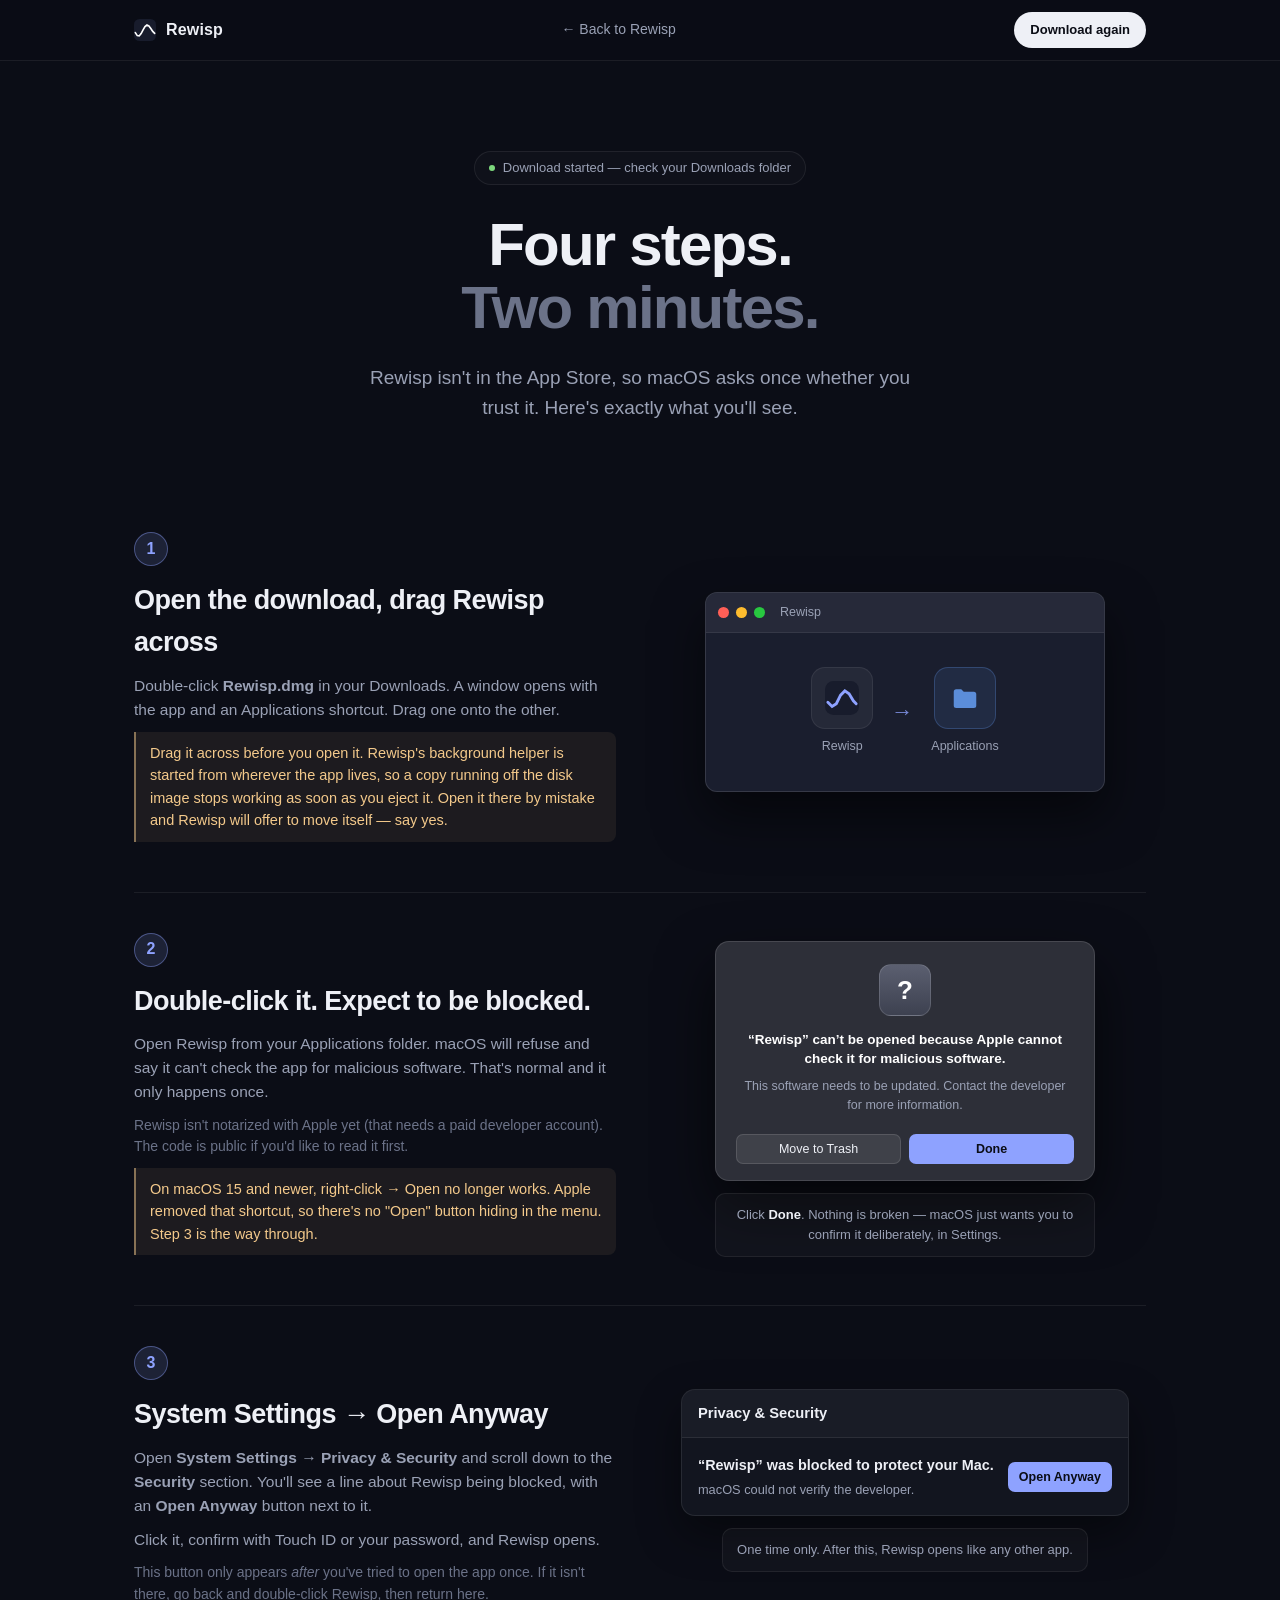
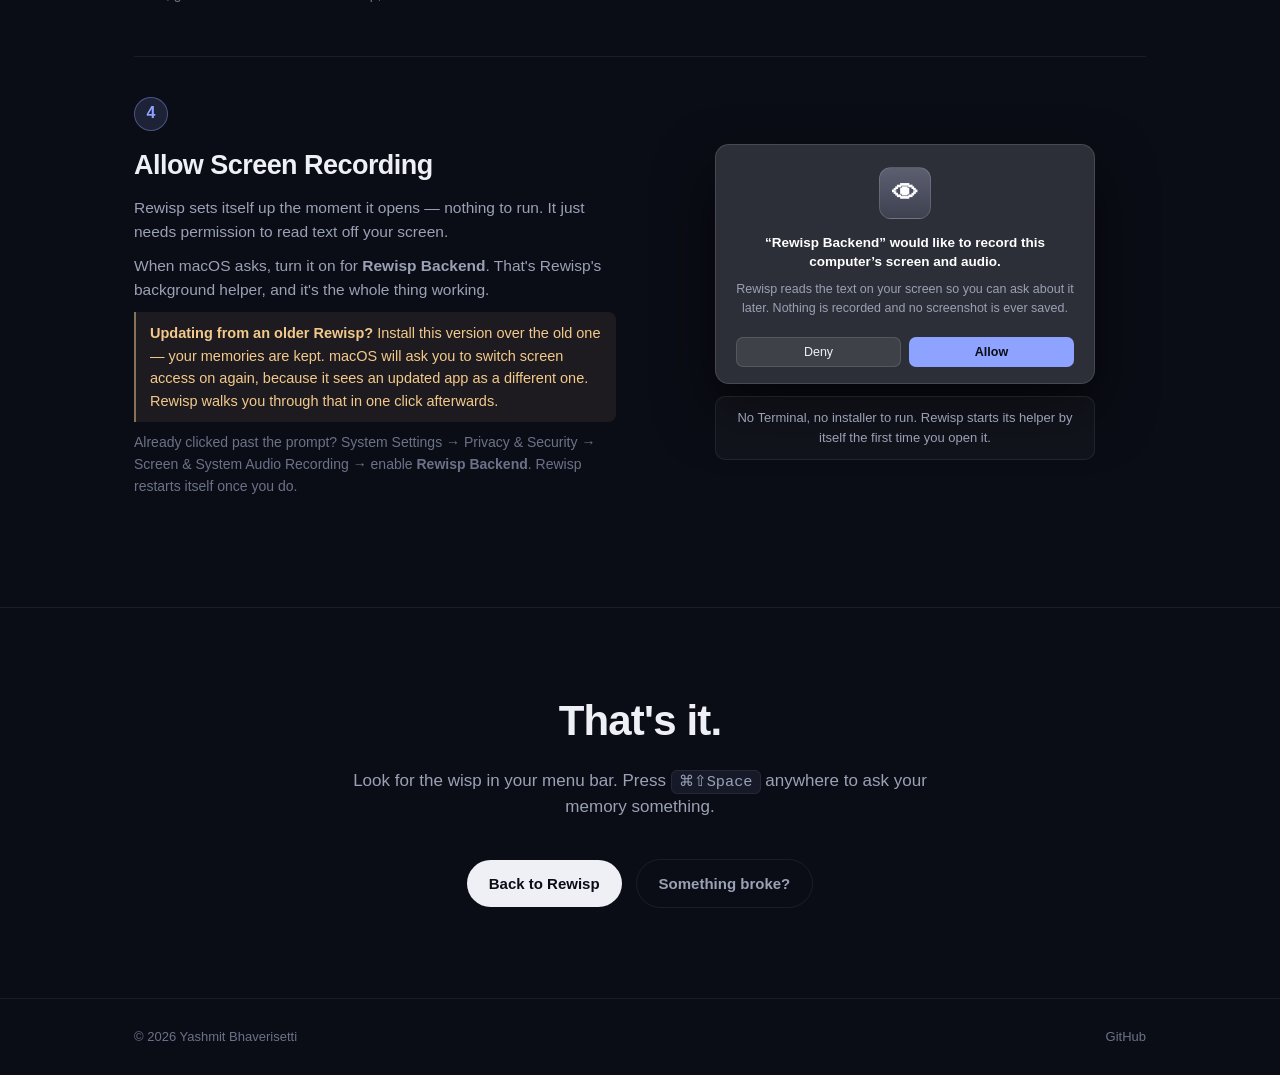
==== commit b3644eb0: "release: v0.18.1 — audit sweep, and the permission fix was only half wired Checking claims against b" ====
--- a/site/install.html
+++ b/site/install.html
@@ -6,8 +6,8 @@
 <title>Installing Rewisp — 4 quick steps</title>
 <meta name="description" content="How to install Rewisp on your Mac, including the one-time macOS security prompt.">
 <link rel="icon" href="data:image/svg+xml,%3Csvg xmlns='http://www.w3.org/2000/svg' viewBox='0 0 24 24'%3E%3Crect width='24' height='24' rx='6' fill='%23181c2c'/%3E%3Cpath d='M 1.44 14.80 L 3.55 18.13 L 5.66 18.48 L 7.78 15.93 L 9.89 11.86 L 12.00 8.23 L 14.11 6.60 L 16.22 7.52 L 18.34 10.30 L 20.45 13.52 L 22.56 15.70' stroke='%23fff' stroke-width='1.8' stroke-linecap='round' fill='none'/%3E%3C/svg%3E">
-<link rel="stylesheet" href="css/styles.css?v=20260720d">
-<link rel="stylesheet" href="css/install.css?v=20260720d">
+<link rel="stylesheet" href="css/styles.css?v=20260721a">
+<link rel="stylesheet" href="css/install.css?v=20260721a">
 </head>
 <body>
 
@@ -120,7 +120,7 @@
         <h2>Allow Screen Recording</h2>
         <p>Rewisp sets itself up the moment it opens — nothing to run. It just needs permission to read text off your screen.</p>
         <p>When macOS asks, turn it on for <b>Rewisp Backend</b>. That's Rewisp's background helper, and it's the whole thing working.</p>
-      <p class="warn"><b>Updating from an older Rewisp?</b> If its screen permission kept switching itself off, that was a bug in versions before 0.17.2 and it is fixed. Install this version over the old one — your memories are kept.</p>
+      <p class="warn"><b>Updating from an older Rewisp?</b> Install this version over the old one — your memories are kept. macOS will ask you to switch screen access on again, because it sees an updated app as a different one. Rewisp walks you through that in one click afterwards.</p>
         <p class="muted">Already clicked past the prompt? System Settings → Privacy &amp; Security → Screen &amp; System Audio Recording → enable <b>Rewisp Backend</b>. Rewisp restarts itself once you do.</p>
       </div>
       <div class="step-vis">
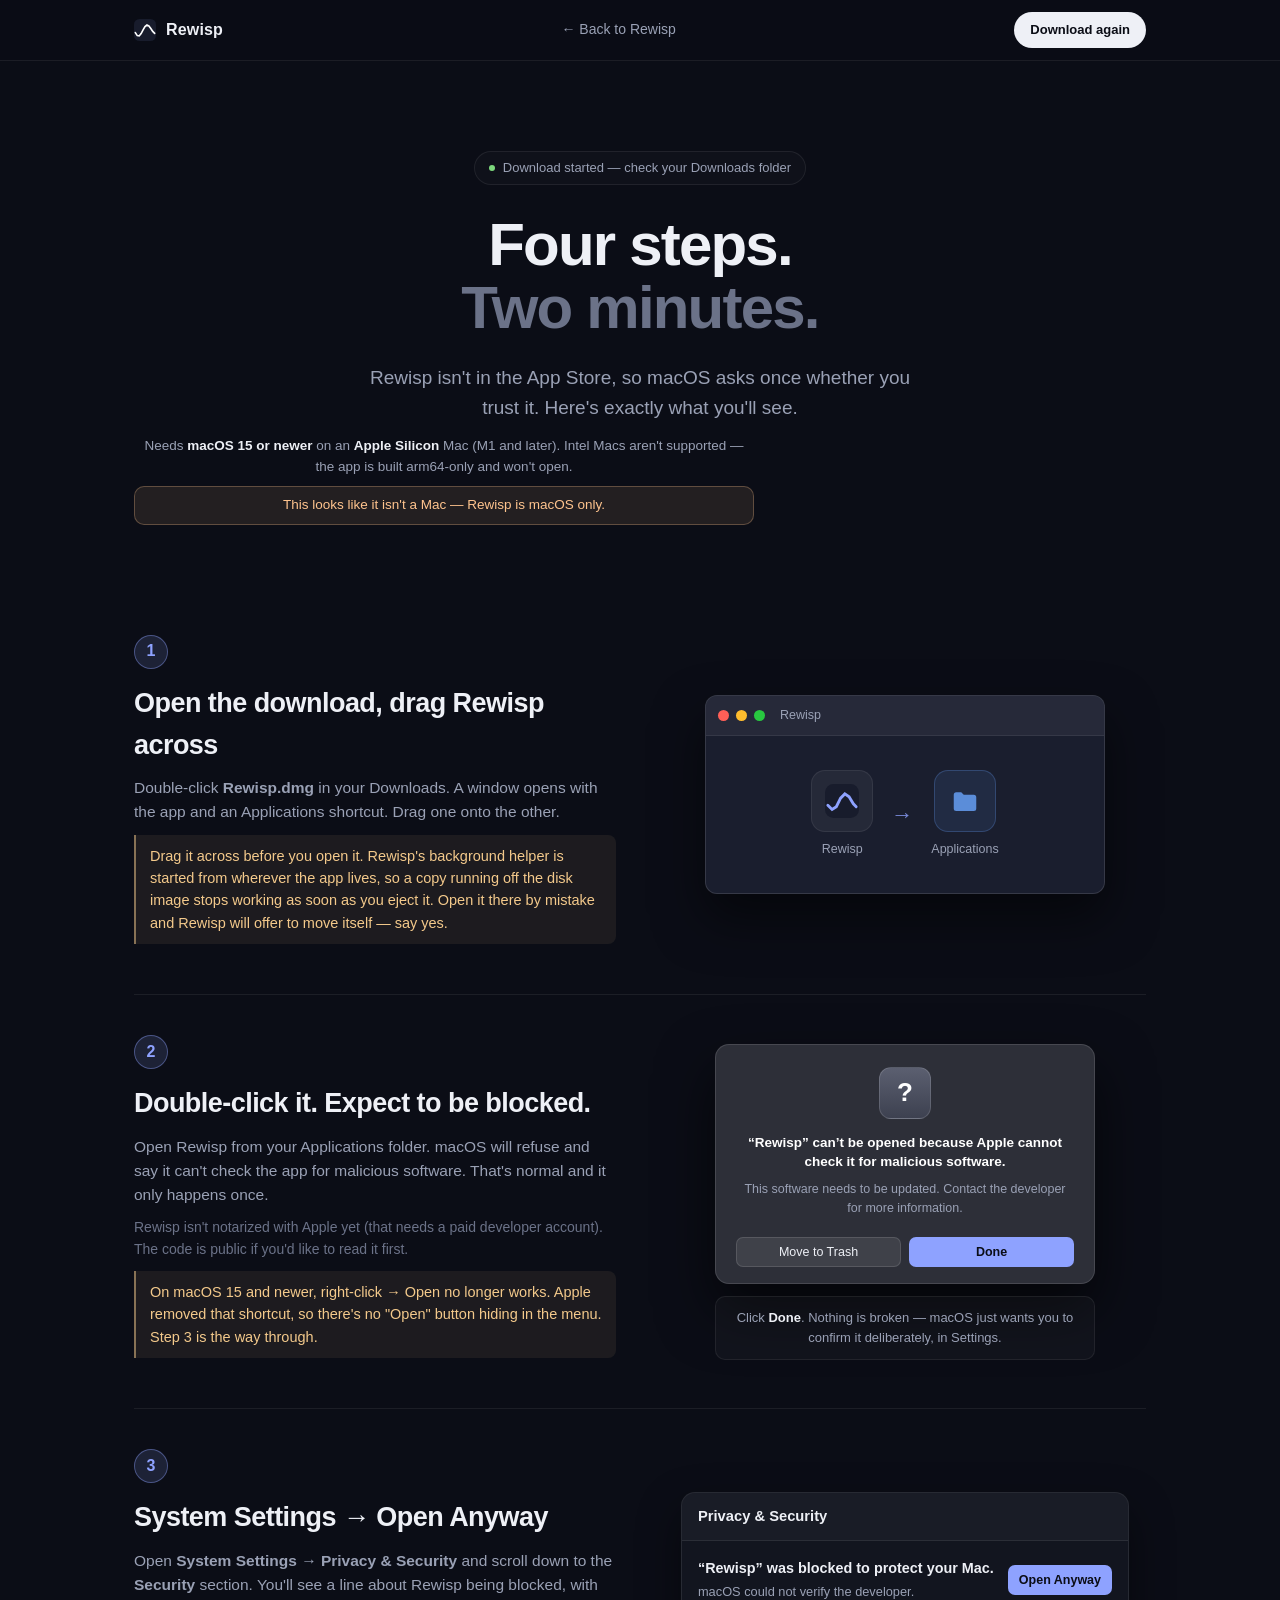
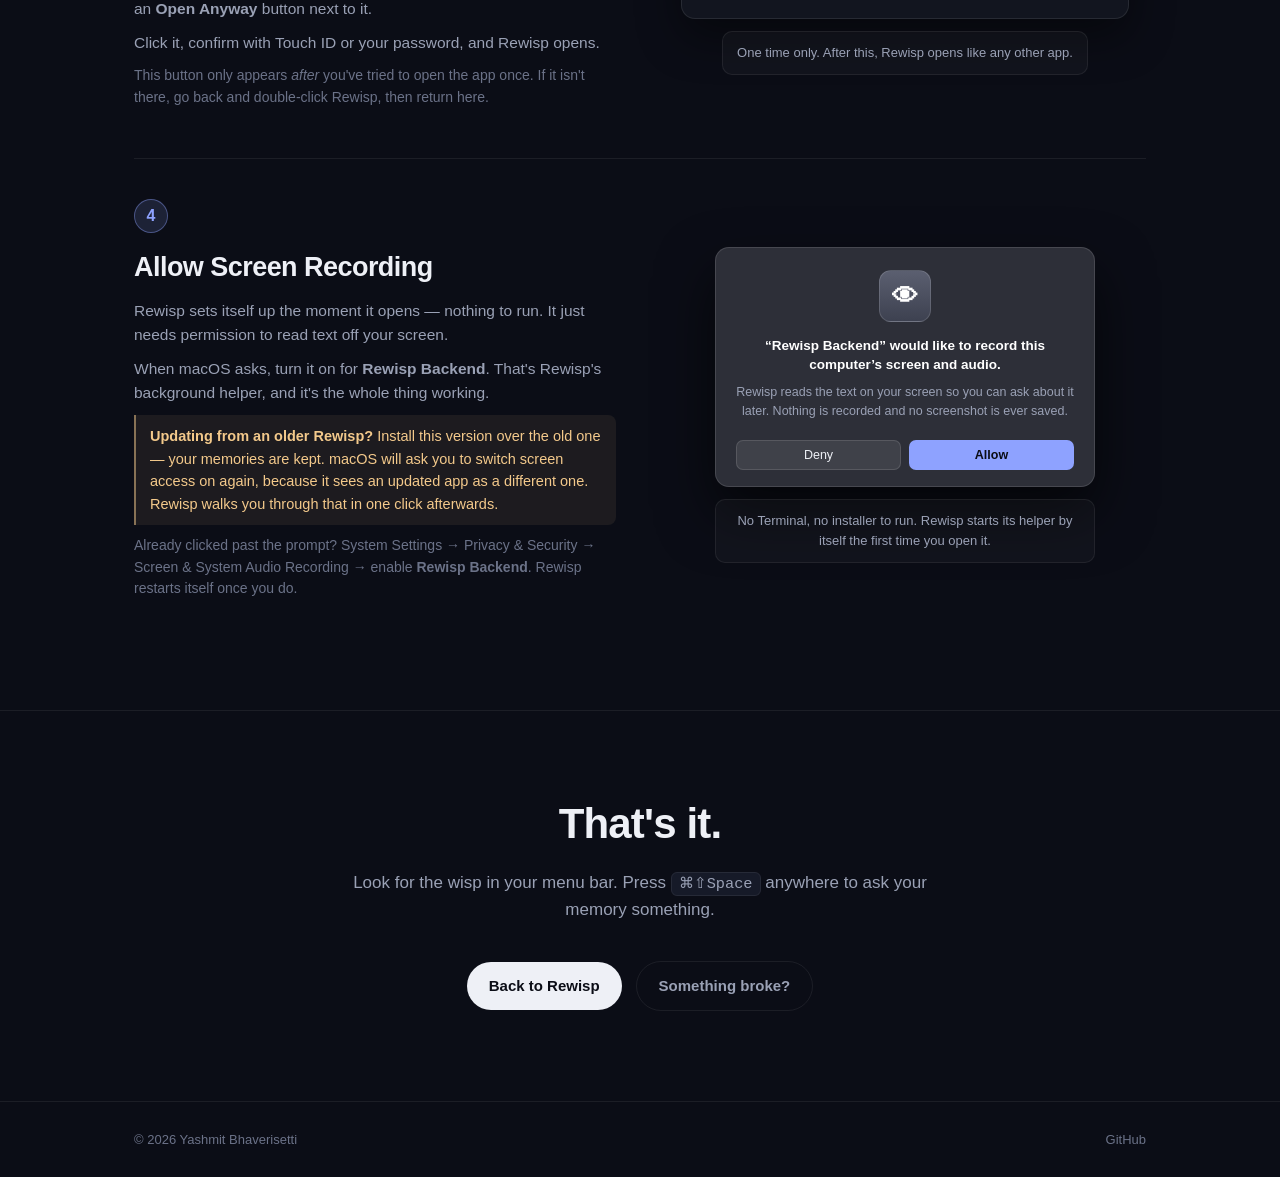
==== commit d89673d2: "install page: say the requirement where the download happens "macOS 15+ · Apple Silicon" was only on" ====
--- a/site/install.html
+++ b/site/install.html
@@ -6,8 +6,8 @@
 <title>Installing Rewisp — 4 quick steps</title>
 <meta name="description" content="How to install Rewisp on your Mac, including the one-time macOS security prompt.">
 <link rel="icon" href="data:image/svg+xml,%3Csvg xmlns='http://www.w3.org/2000/svg' viewBox='0 0 24 24'%3E%3Crect width='24' height='24' rx='6' fill='%23181c2c'/%3E%3Cpath d='M 1.44 14.80 L 3.55 18.13 L 5.66 18.48 L 7.78 15.93 L 9.89 11.86 L 12.00 8.23 L 14.11 6.60 L 16.22 7.52 L 18.34 10.30 L 20.45 13.52 L 22.56 15.70' stroke='%23fff' stroke-width='1.8' stroke-linecap='round' fill='none'/%3E%3C/svg%3E">
-<link rel="stylesheet" href="css/styles.css?v=20260721a">
-<link rel="stylesheet" href="css/install.css?v=20260721a">
+<link rel="stylesheet" href="css/styles.css?v=20260808a">
+<link rel="stylesheet" href="css/install.css?v=20260809a">
 </head>
 <body>
 
@@ -30,6 +30,12 @@
     <div class="pill"><span class="dot"></span> <span id="dl-status">Your download is starting…</span></div>
     <h1>Four steps.<br><span class="soft">Two minutes.</span></h1>
     <p class="sub">Rewisp isn't in the App Store, so macOS asks once whether you trust it. Here's exactly what you'll see.</p>
+    <!-- The requirement was only on the landing page, and the Download button
+         jumps straight here — so an Intel or macOS 14 visitor downloaded a build
+         that cannot launch, and got an opaque failure instead of a reason. -->
+    <p class="req">Needs <b>macOS 15 or newer</b> on an <b>Apple Silicon</b> Mac (M1 and later).
+       Intel Macs aren't supported — the app is built arm64-only and won't open.
+       <span class="req-check" id="req-check" hidden></span></p>
   </div>
 </header>
 
@@ -197,5 +203,35 @@
     });
   });
 </script>
+<script>
+// Tell a visitor BEFORE they wrestle with the installer, not after. userAgent
+// cannot name the chip, so this only flags the cases it can actually be sure
+// of: a non-Mac, and an Intel Mac (Apple Silicon reports "Intel" in the UA
+// string for compatibility, so the WebGL renderer is what distinguishes them).
+(function () {
+  var el = document.getElementById('req-check');
+  if (!el) return;
+  var ua = navigator.userAgent;
+  var msg = '';
+  // iPhone and iPad both say "like Mac OS X", so they must be excluded before
+  // the Mac test or a phone visitor is told nothing at all.
+  if (/iPhone|iPad|iPod/.test(ua) || (navigator.maxTouchPoints > 1 && /Macintosh/.test(ua))) {
+    msg = "Rewisp is a Mac app — open this page on your Mac to install it.";
+  } else if (!/Macintosh|Mac OS X/.test(ua)) {
+    msg = "This looks like it isn't a Mac — Rewisp is macOS only.";
+  } else {
+    try {
+      var gl = document.createElement('canvas').getContext('webgl');
+      var dbg = gl && gl.getExtension('WEBGL_debug_renderer_info');
+      var r = dbg ? String(gl.getParameter(dbg.UNMASKED_RENDERER_WEBGL)) : '';
+      // Apple Silicon reports "Apple M1/M2/...". An Intel Mac reports Intel or AMD.
+      if (r && !/Apple/i.test(r) && /(Intel|AMD|Radeon)/i.test(r)) {
+        msg = "This looks like an Intel Mac — Rewisp won't run on it.";
+      }
+    } catch (e) { /* no WebGL: say nothing rather than guess */ }
+  }
+  if (msg) { el.textContent = msg; el.hidden = false; }
+})();
+</script>
 </body>
 </html>
--- a/site/css/styles.css
+++ b/site/css/styles.css
@@ -49,6 +49,10 @@
 /* nav */
 nav {
   position: sticky; top: 0; z-index: 50;
+  /* Prefixed first: Safari only learned the unprefixed property in 18, and the
+     iOS versions still in use do not have it. Without the blur this bar is page
+     text showing through page text the moment you scroll. */
+  -webkit-backdrop-filter: blur(18px);
   backdrop-filter: blur(18px);
   background: rgba(11, 13, 22, .7);
   border-bottom: 1px solid var(--line);
@@ -131,7 +135,15 @@
 .panel {
   background: linear-gradient(180deg, var(--card-2), #141827);
   border: 1px solid var(--line); border-radius: var(--radius);
-  padding: 22px; position: relative; overflow: hidden; height: 340px;
+  padding: 22px; position: relative; overflow: hidden;
+  /* min-height, NOT height. A fixed 340px with overflow:hidden silently ate any
+     panel whose content grew past it — measured across six widths, SIX panels
+     were clipping their own text, and Autofill's caption ("never fills
+     passwords... never submits") was 75px below the visible bottom, i.e. gone.
+     Grid rows stretch their items, so every panel in a row still matches its
+     neighbour's height and `h3 { margin-top: auto }` still pins the heading to
+     the bottom — the look is unchanged, the text is no longer thrown away. */
+  min-height: 340px;
   display: flex; flex-direction: column;
   transition: transform .2s var(--ease), border-color .2s var(--ease);
 }
@@ -254,7 +266,8 @@
 .car-nav {
   position: absolute; top: 50%; transform: translateY(-50%); z-index: 3;
   width: 44px; height: 44px; border-radius: 999px; border: 1px solid var(--line-2);
-  background: rgba(11,13,22,.6); backdrop-filter: blur(10px);
+  background: rgba(11,13,22,.6);
+  -webkit-backdrop-filter: blur(10px); backdrop-filter: blur(10px);
   color: var(--text); font-size: 24px; line-height: 1; cursor: pointer;
   display: flex; align-items: center; justify-content: center;
   opacity: 0; transition: opacity .25s ease, background .2s ease, transform .15s ease;
@@ -299,6 +312,22 @@
 .capture-viz .store .cnt { font-size: 12px; color: var(--dim); font-variant-numeric: tabular-nums; }
 .wisp-dot { position: absolute; width: 10px; height: 10px; border-radius: 50%; background: var(--accent); box-shadow: 0 0 12px 2px rgba(142, 162, 255, .7); left: 130px; top: 50%; opacity: 0; z-index: 1; }
 .wisp-dot.fly { animation: fly 1.15s var(--ease) forwards; }
+
+/* The capture strip is a fixed 34px-padded row of four app chips plus the store
+   column, inside overflow:hidden. On a 320-375px phone — the two commonest
+   widths there are — the last chips and the whole "1,240 wisps" counter fell off
+   the right edge and were CLIPPED, not scrollable: the page reported no
+   horizontal overflow while the content was simply gone. Measured in a browser
+   at eight widths, not guessed. */
+@media (max-width: 480px) {
+  .capture-viz { padding: 0 16px; height: 132px; }
+  .capture-viz .app-src { gap: 6px; flex-wrap: wrap; max-width: 58%; }
+  .capture-viz .app-src .aname { padding: 5px 8px; font-size: 12px; }
+  /* Xcode and YouTube are the same point as Chrome and Canvas — the strip says
+     "wisps come from your apps", and two apps say it in the room available. */
+  .capture-viz .app-src .aname:nth-child(n + 3) { display: none; }
+  .wisp-dot { left: 96px; }
+}
 @keyframes fly { 0% { opacity: 0; transform: translate(0, -50%) scale(.6); } 15% { opacity: 1; } 80% { opacity: 1; } 100% { opacity: 0; transform: translate(var(--fx, 620px), -50%) scale(.4); } }
 
 /* features grid */
@@ -416,6 +445,7 @@
   border: 1px solid rgba(255, 255, 255, .08);
   border-radius: 14px;
   background: rgba(255, 255, 255, .03);
+  -webkit-backdrop-filter: blur(8px);
   backdrop-filter: blur(8px);
   animation: lsIn .5s ease both;
 }
@@ -609,3 +639,215 @@
 }
 .notice a { color: #ffb057; }
 @media (max-width: 560px) { .notice { padding: 15px 16px; gap: 11px; } }
+
+/* ── the day map illustration ─────────────────────────────────────────────
+   Mirrors what the app draws: places positioned by meaning, faint loops
+   between the ones you bounced across, and the route travelling over the
+   top. Everything in the markup is invented — it shows the SHAPE of a day,
+   never anyone's real pages.
+
+   The viewBox is 1000x270 (~3.7:1) so that inside a normal half-width panel
+   it renders at close to 1:1. The first version was a `wide` panel with a
+   600x250 box, which scaled roughly 3x at full card width: the dots came out
+   the size of buttons, the labels were bigger than the heading, and the
+   bottom of the map was cut clean off. */
+.map-stage {
+  border-radius: var(--radius);
+  background: linear-gradient(180deg, rgba(20,23,34,.5), rgba(15,17,27,.38));
+  border: 1px solid rgba(255,255,255,.05);
+  overflow: hidden;
+  margin-bottom: 14px;
+  /* .panel is a flex column, so the stage was being flex-shrunk to 129px while
+     the SVG inside wanted 189 — and overflow:hidden quietly ate the bottom
+     third of the map, taking a whole node and its label with it. Nothing about
+     the SVG looked wrong; the container was the problem. */
+  flex-shrink: 0;
+}
+/* Cap the width so the illustration can't balloon. In the single-column
+   layout the panel goes full width, which pushed the SVG to 672px and the
+   labels to 16px — bigger than the body copy under it. Capped and centred,
+   every breakpoint lands near the 11px it was authored for. */
+.map-svg { display: block; width: 100%; max-width: 980px; height: auto; margin: 0 auto; }
+
+
+.map-edge { fill: none; stroke: #8ea2ff; stroke-opacity: .2; stroke-width: 1.3; stroke-linecap: round; }
+
+/* The route draws itself, holds, then clears and repeats — the same idea as
+   Replay in the app, where the path is something you play rather than a
+   permanent tangle across the picture. */
+.map-trace {
+  fill: none; stroke: #fff; stroke-opacity: .82; stroke-width: 1.5;
+  stroke-linecap: round; stroke-linejoin: round;
+  stroke-dasharray: 800; stroke-dashoffset: 800;
+  filter: drop-shadow(0 0 3px rgba(255,255,255,.45));
+}
+.reveal.in .map-trace { animation: map-draw 6s ease-in-out infinite; }
+@keyframes map-draw {
+  0%        { stroke-dashoffset: 800; opacity: 1; }
+  45%       { stroke-dashoffset: 0;   opacity: 1; }
+  85%       { stroke-dashoffset: 0;   opacity: 1; }
+  97%, 100% { stroke-dashoffset: 0;   opacity: 0; }
+}
+
+.map-node circle { filter: drop-shadow(0 0 6px currentColor); }
+.n-indigo { color: #8ea2ff; } .n-indigo circle { fill: #8ea2ff; }
+.n-violet { color: #b08cff; } .n-violet circle { fill: #b08cff; }
+.n-mint   { color: #8cedd1; } .n-mint   circle { fill: #8cedd1; }
+.n-amber  { color: #ffc48e; } .n-amber  circle { fill: #ffc48e; }
+
+.map-lab rect { fill: rgba(0,0,0,.5); }
+.map-lab text {
+  fill: rgba(255,255,255,.92); font-size: 12px; font-weight: 500;
+  text-anchor: middle; font-family: inherit;
+}
+
+@media (prefers-reduced-motion: reduce) {
+  .reveal.in .map-trace { animation: none; stroke-dashoffset: 0; }
+}
+
+/* Label size, held roughly constant on screen.
+   SVG text scales with the viewBox, so a single font-size renders anywhere from
+   6px on a phone to 12px on a desktop. Measured svg width tracks (viewport-96),
+   and the required size is 11*960/width — which CSS can't express as one rule,
+   so these tiers approximate it. Every one of these MUST sit after the base
+   .map-lab rule: same specificity, so source order decides, and the first
+   attempt at this sat above it and silently never applied. */
+@media (max-width: 520px) { .map-lab text { font-size: 30px; } }
+@media (min-width: 521px) and (max-width: 700px)  { .map-lab text { font-size: 22px; } }
+@media (min-width: 701px) and (max-width: 1000px) { .map-lab text { font-size: 15px; } }
+
+/* ── day map: interactive states ──────────────────────────────────────────
+   Only the JS path uses these. The CSS loop below is disabled once the script
+   takes over, or the keyframes and the scrubber fight over stroke-dashoffset
+   and the line stutters. */
+/* Every .panel is a fixed 340px box with overflow:hidden. The map is taller
+   than that (a 300-unit stage) and now carries controls and a moment card
+   underneath, so on this one panel the height has to follow the content —
+   otherwise the replay button, the card, the heading and the caption are all
+   silently clipped away, which is exactly what happened. */
+
+.map-stage.js .map-trace { animation: none !important; }
+.map-svg { touch-action: manipulation; }
+
+.map-node { cursor: pointer; transition: opacity .25s ease, transform .25s ease; transform-origin: center; transform-box: fill-box; }
+.map-node.off, .map-lab.off, .map-edge.off { opacity: 0; pointer-events: none; }
+.map-lab, .map-edge { transition: opacity .25s ease; }
+
+/* Recede, don't vanish: dropping the rest to near-zero read as a rendering
+   fault in the app, and it reads the same way here. */
+#map-demo.focusing .map-node:not(.hot) { opacity: .38; }
+#map-demo.focusing .map-lab:not(.hot)  { opacity: .35; }
+#map-demo.focusing .map-edge:not(.hot) { opacity: .12; }
+
+.map-node.hot { transform: scale(1.18); }
+.map-node.hot circle { filter: drop-shadow(0 0 14px currentColor); }
+.map-node.picked circle { stroke: rgba(255,255,255,.9); stroke-width: 2; }
+.map-node:focus-visible { outline: none; }
+.map-node:focus-visible circle { stroke: #fff; stroke-width: 2; }
+.map-edge.hot { stroke-opacity: .75; stroke-width: 2.4; }
+.map-lab.hot text { fill: #fff; }
+.map-lab.hot rect { fill: rgba(0,0,0,.72); }
+
+/* controls */
+.map-ctl { display: flex; align-items: center; gap: 12px; margin: 12px 0 4px; }
+.map-btn {
+  display: inline-flex; align-items: center; gap: 7px;
+  font: inherit; font-size: 12.5px; font-weight: 600; color: var(--accent);
+  background: rgba(142,162,255,.14); border: 1px solid rgba(142,162,255,.28);
+  border-radius: 999px; padding: 6px 14px; cursor: pointer;
+  transition: background .2s ease, transform .12s ease;
+}
+.map-btn:hover { background: rgba(142,162,255,.22); }
+.map-btn:active { transform: scale(.97); }
+.map-btn.playing .map-btn-ic { animation: map-pulse 1.1s ease-in-out infinite; }
+@keyframes map-pulse { 0%,100% { opacity: 1; } 50% { opacity: .35; } }
+
+.map-scrub { flex: 1; accent-color: var(--accent); height: 3px; cursor: pointer; }
+.map-time { font-size: 12.5px; color: var(--muted); font-variant-numeric: tabular-nums; min-width: 64px; text-align: right; }
+
+/* the moment card — what tapping a point gives you in the app */
+.map-moment {
+  margin-top: 10px; padding: 12px 14px;
+  border: 1px solid rgba(255,255,255,.07); border-radius: var(--radius);
+  background: rgba(20,23,34,.55);
+  animation: mm-in .28s cubic-bezier(.2,.7,.3,1) both;
+}
+@keyframes mm-in { from { opacity: 0; transform: translateY(-4px); } to { opacity: 1; transform: none; } }
+.mm-head { display: flex; align-items: baseline; gap: 10px; flex-wrap: wrap; font-size: 13.5px; }
+.mm-meta { font-size: 12px; color: var(--muted); }
+.mm-screen {
+  margin-top: 7px; padding: 8px 10px; font-size: 13px; line-height: 1.5;
+  border-left: 2px solid rgba(142,162,255,.5); background: rgba(0,0,0,.22);
+  border-radius: 0 6px 6px 0; color: rgba(255,255,255,.86);
+}
+.mm-around { display: flex; gap: 18px; margin-top: 8px; font-size: 11.5px; color: var(--muted); flex-wrap: wrap; }
+.mm-around b { color: rgba(255,255,255,.8); font-weight: 500; }
+
+@media (max-width: 520px) {
+  .map-ctl { gap: 8px; }
+  .map-time { min-width: 56px; font-size: 11.5px; }
+}
+/* At 320px — an iPhone SE, and the narrowest width worth supporting — the
+   Replay button, the scrub and the clock still did not fit on one line, and the
+   clock was clipped off the panel rather than wrapping. The row wraps instead. */
+@media (max-width: 360px) {
+  .map-ctl { flex-wrap: wrap; row-gap: 6px; }
+  .map-scrub { flex: 1 1 100%; order: 3; }
+  .map-time { min-width: 0; }
+}
+
+/* ── personas (v0.31): which "you" a value belongs to ──────────────────────
+   Two columns: the question on the left, the form it answers on the right.
+   The chips are real buttons because the whole point of the feature is that
+   the choice is yours — a demo that only plays at you would undersell it. */
+.cap .soft { color: var(--accent); }
+
+.persona-stage {
+  display: grid;
+  grid-template-columns: minmax(220px, 300px) 1fr;
+  gap: 22px;
+  align-items: start;
+  margin-bottom: 20px;
+}
+.pe-ask { font-size: 14px; font-weight: 600; margin-bottom: 10px; }
+.pe-chips { display: flex; flex-wrap: wrap; gap: 8px; }
+.pe-chip {
+  font: inherit; font-size: 13px; cursor: pointer;
+  padding: 6px 12px; border-radius: 999px;
+  border: 1px solid var(--line-2);
+  background: rgba(255, 255, 255, .02);
+  color: var(--muted);
+  transition: background .25s, border-color .25s, color .25s, transform .18s;
+}
+.pe-chip:hover { transform: translateY(-1px); border-color: rgba(142, 162, 255, .45); color: var(--text); }
+.pe-chip[aria-pressed="true"] {
+  background: rgba(142, 162, 255, .16);
+  border-color: rgba(142, 162, 255, .55);
+  color: var(--accent);
+  font-weight: 600;
+}
+.pe-note { margin-top: 12px; font-size: 12.5px; color: var(--dim); line-height: 1.5; }
+.pe-site {
+  margin-top: 14px; font-size: 12px; color: var(--dim);
+  font-family: ui-monospace, "SF Mono", monospace;
+  display: flex; align-items: center; gap: 7px;
+}
+.pe-dot {
+  width: 7px; height: 7px; border-radius: 50%;
+  background: var(--dim); transition: background .3s, box-shadow .3s;
+}
+.pe-site.settled { color: var(--green); }
+.pe-site.settled .pe-dot { background: var(--green); box-shadow: 0 0 0 3px rgba(125, 216, 125, .15); }
+.pe-shared {
+  margin-top: 18px; padding-top: 14px;
+  border-top: 1px solid var(--line);
+  font-size: 12.5px; color: var(--dim); line-height: 1.55;
+}
+.pe-form { margin-bottom: 0; }
+/* The value swap is the whole story, so it gets a beat of its own. */
+.pe-form .val { transition: opacity .18s; }
+.pe-form.swapping .val { opacity: .25; }
+
+@media (max-width: 720px) {
+  .persona-stage { grid-template-columns: 1fr; gap: 16px; }
+}
--- a/site/css/install.css
+++ b/site/css/install.css
@@ -140,3 +140,18 @@
 .sec-txt b{font-size:.9rem;font-weight:600}
 .sec-txt span{font-size:.8rem;color:var(--muted,#98a0b3)}
 .sec-btn{white-space:nowrap;flex-shrink:0}
+
+
+/* Requirements, stated where the download actually happens. */
+.req { margin-top: 14px; font-size: 13.5px; color: var(--muted); max-width: 620px; }
+.req b { color: var(--text); }
+.req-check {
+  display: block; margin-top: 8px; padding: 8px 12px;
+  border-radius: 10px; font-weight: 500;
+  color: #ffc48e; background: rgba(255, 196, 142, .10);
+  border: 1px solid rgba(255, 196, 142, .28);
+}
+/* An author `display` declaration beats the UA stylesheet's [hidden]{display:none},
+   so the warning box rendered as an empty amber bar on exactly the machines it
+   has nothing to say to — every supported Mac. Caught by looking at it. */
+.req-check[hidden] { display: none; }
